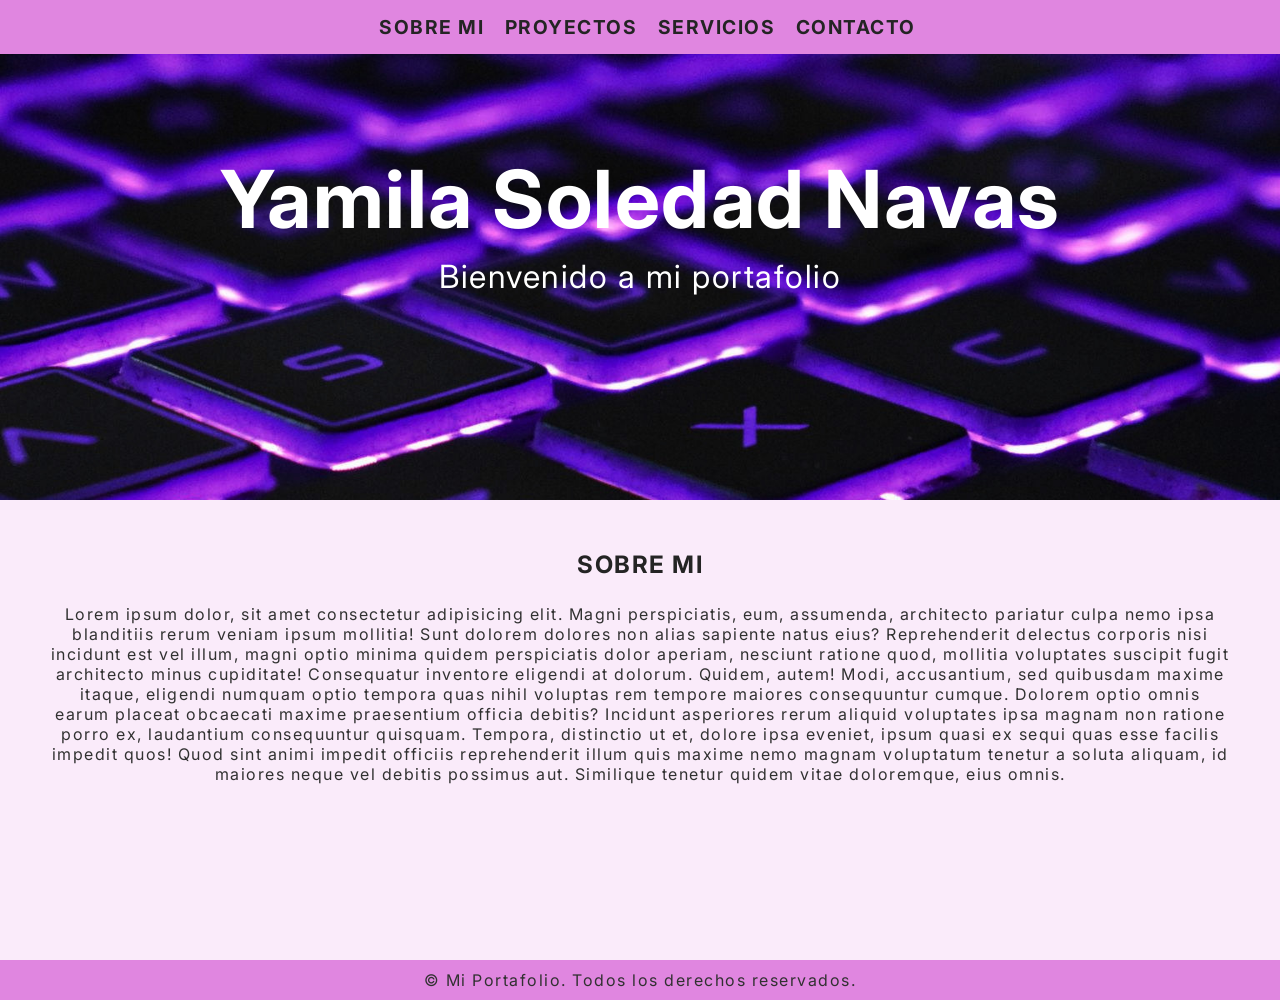
==== index.html @ d82d6401 "hice la estructura de paginas inciales y los estilos principales del portafolio" ====
<!DOCTYPE html>
<html lang="en">
<head>
    <meta charset="UTF-8">
    <meta name="viewport" content="width=device-width, initial-scale=1.0">
    <link rel="stylesheet" href="./styles/styles.css">
    <link rel="preconnect" href="https://fonts.googleapis.com">
    <link rel="preconnect" href="https://fonts.gstatic.com" crossorigin>
    <link href="https://fonts.googleapis.com/css2?family=Inter:ital,opsz,wght@0,14..32,100..900;1,14..32,100..900&display=swap" rel="stylesheet">
    <title>Mi Porfolio</title>
</head>
<body>
    <header>
        <nav>
            <ul>
                <li><a href="./index.html">Sobre Mi</a></li>
                <li><a href="./pages/proyectos.html">Proyectos</a></li>
                <li><a href="./pages/servicios.html">Servicios</a></li>
                <li><a href="./pages/contacto.html">Contacto</a></li>
            </ul>
        </nav>

        <section class="hero">
            <h1>Yamila Soledad Navas</h1>
            <p>Bienvenido a mi portafolio</p>
        </section>
    </header>
    <main>
        <section class="section-sobre-mi">
            <h2>Sobre Mi</h2>
            <p>Lorem ipsum dolor, sit amet consectetur adipisicing elit. Magni perspiciatis, eum, assumenda, architecto pariatur culpa nemo ipsa blanditiis rerum veniam ipsum mollitia! Sunt dolorem dolores non alias sapiente natus eius?
            Reprehenderit delectus corporis nisi incidunt est vel illum, magni optio minima quidem perspiciatis dolor aperiam, nesciunt ratione quod, mollitia voluptates suscipit fugit architecto minus cupiditate! Consequatur inventore eligendi at dolorum.
            Quidem, autem! Modi, accusantium, sed quibusdam maxime itaque, eligendi numquam optio tempora quas nihil voluptas rem tempore maiores consequuntur cumque. Dolorem optio omnis earum placeat obcaecati maxime praesentium officia debitis?
            Incidunt asperiores rerum aliquid voluptates ipsa magnam non ratione porro ex, laudantium consequuntur quisquam. Tempora, distinctio ut et, dolore ipsa eveniet, ipsum quasi ex sequi quas esse facilis impedit quos!
            Quod sint animi impedit officiis reprehenderit illum quis maxime nemo magnam voluptatum tenetur a soluta aliquam, id maiores neque vel debitis possimus aut. Similique tenetur quidem vitae doloremque, eius omnis.</p>
        </section>
    </main>
    <footer>
        <p>&copy; Mi Portafolio. Todos los derechos reservados.</p>
    </footer>
</body>
</html>
---- styles/styles.css ----
/* Variables */
:root{
    --primario-color: #faebfa;
    --secundario-color: #e086e0;
    --acento-color: #d839d8;
    --font-family: "Inter", sans-serif;
    --texto-primario-color: #242424;
    --texto-secundario-color: #313131;
    --texto-acento-color: #ffffff;
}

/* Generales */
* {
    margin: 0;
    padding: 0;
}

body {
    font-family: var(--font-family);
    background-color: var(--primario-color);
    color: var(--texto-secundario-color);
    text-align: center;
    letter-spacing: 1.5px;
}

h1 {
    color: var(--texto-acento-color);
    padding: 150px 10px 10px 10px;
    font-size: 5rem;
}

h2 {
    margin-bottom: 25px;
    text-transform: uppercase;
    color: var(--texto-primario-color);
}

main {
    padding: 50px;
    min-height: 40vh;
}

/* menu */
nav {
    position: fixed;
    width: 100%;
    background-color: var(--secundario-color);
    padding: 15px;
}

nav ul {
    list-style: none;
}

nav li {
    display: inline;
    margin-right: 15px;
}

a {
    text-decoration: none;
    text-transform: uppercase;
    font-weight: bold;
    font-size: 1.2rem;
    color: var(--texto-primario-color);
}

/* hero */
.hero {
    height: 500px;
    background-image: url('../assets/fondo-principal.jpg');
    background-size: cover;
    background-position: center;
    background-attachment: fixed;
}

.hero p {
    color: var(--texto-acento-color);
    font-size: 2rem;
}

/* seccion sobre mi */

/* seccion proyectos y seccion servicios */
.section-proyectos ul,
.section-servicios ul {
    list-style: none;
}

.section-proyectos li,
.section-servicios li {
    display: inline-block;
    padding: 0 25px;
    margin-bottom: 30px;
}

.section-proyectos img,
.section-servicios img {
    width: 300px;
    object-fit: cover;
}

.section-proyectos p,
.section-servicios p {
    max-width: 300px;
}

/* seccion contacto */
button {
    background-color: var(--acento-color);
    color: var(--texto-acento-color);
    border: none;
    border-radius: 10px;
    padding: 10px 20px;
    font-size: 1.3rem;
    margin-top: 50px;
    cursor: pointer;
}

/* footer */
footer {
    background-color: var(--secundario-color);
    padding: 10px;
}
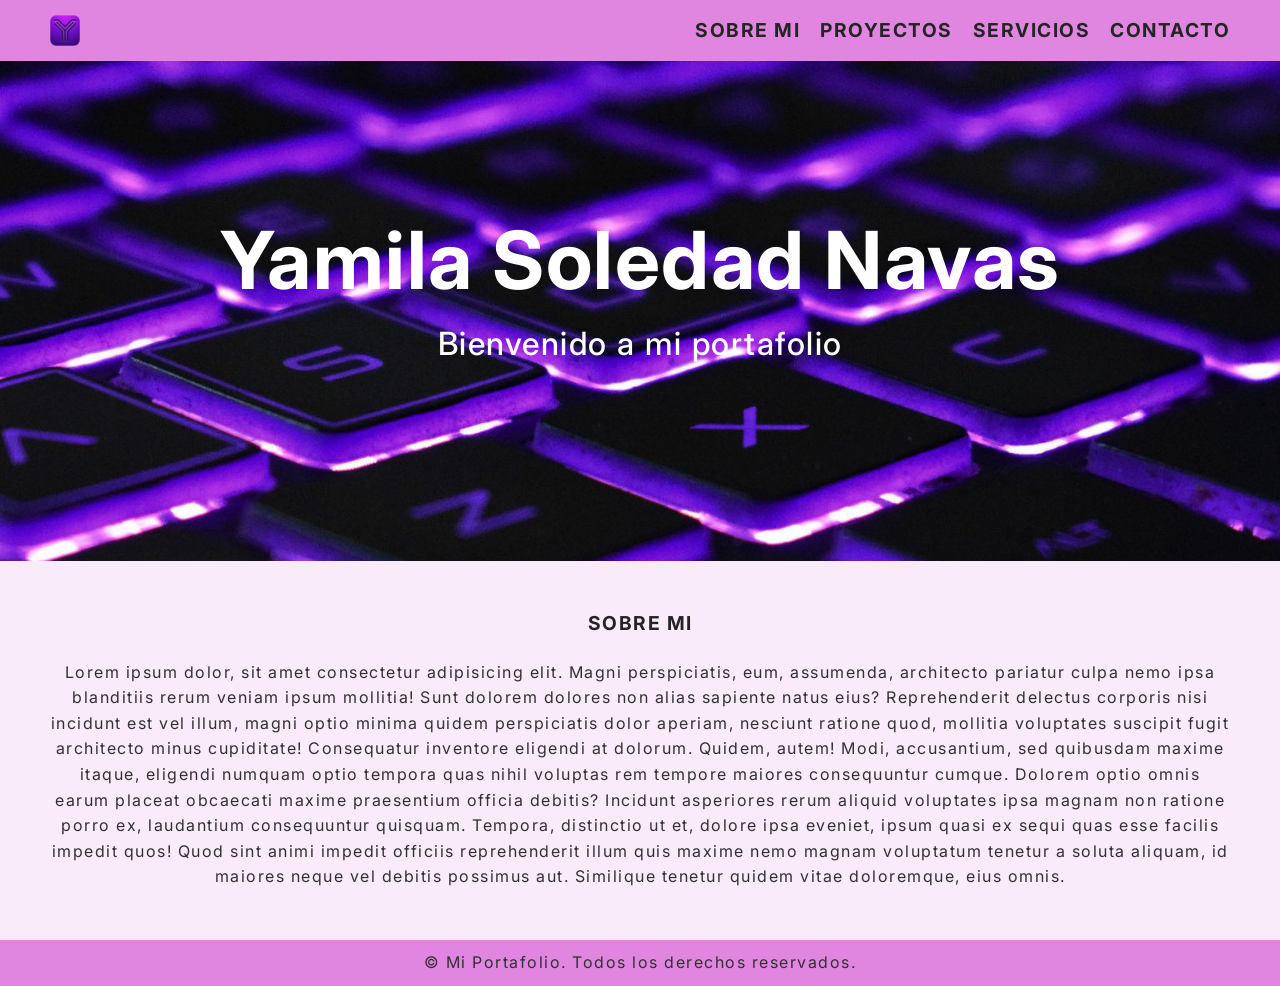
==== commit d3ec4861: "Complete el entregable 2/6 del proyecto total" ====
--- a/index.html
+++ b/index.html
@@ -12,6 +12,7 @@
 <body>
     <header>
         <nav>
+            <img src="./assets/logo.png" alt="logo">
             <ul>
                 <li><a href="./index.html">Sobre Mi</a></li>
                 <li><a href="./pages/proyectos.html">Proyectos</a></li>
--- a/styles/styles.css
+++ b/styles/styles.css
@@ -2,7 +2,7 @@
 :root{
     --primario-color: #faebfa;
     --secundario-color: #e086e0;
-    --acento-color: #d839d8;
+    --acento-color: #b20fd3;
     --font-family: "Inter", sans-serif;
     --texto-primario-color: #242424;
     --texto-secundario-color: #313131;
@@ -13,6 +13,7 @@
 * {
     margin: 0;
     padding: 0;
+    box-sizing: border-box;
 }
 
 body {
@@ -24,15 +25,24 @@
 }
 
 h1 {
+    font-size: 5rem;
+    font-weight: 700;
     color: var(--texto-acento-color);
-    padding: 150px 10px 10px 10px;
-    font-size: 5rem;
+    padding: 150px 10px 10px;
+   
 }
 
 h2 {
+    font-size: 1.2rem;
+    font-weight: 700;
     margin-bottom: 25px;
     text-transform: uppercase;
     color: var(--texto-primario-color);
+}
+
+p {
+    font-size: 1rem; 
+    line-height: 1.6; 
 }
 
 main {
@@ -42,19 +52,25 @@
 
 /* menu */
 nav {
-    position: fixed;
-    width: 100%;
+    display: flex;
+    justify-content: space-between;
+    align-items: center;
+    position: sticky;
+    top: 0;
     background-color: var(--secundario-color);
-    padding: 15px;
+    padding: 15px 50px;
+}
+
+nav img {
+    width: 30px;
 }
 
 nav ul {
+    display: flex;
+    justify-content: center;
+    align-items: center;
+    gap: 20px;
     list-style: none;
-}
-
-nav li {
-    display: inline;
-    margin-right: 15px;
 }
 
 a {
@@ -69,6 +85,7 @@
 .hero {
     height: 500px;
     background-image: url('../assets/fondo-principal.jpg');
+    background-repeat: no-repeat;
     background-size: cover;
     background-position: center;
     background-attachment: fixed;
@@ -77,32 +94,58 @@
 .hero p {
     color: var(--texto-acento-color);
     font-size: 2rem;
+    font-weight: 500;
 }
 
 /* seccion sobre mi */
 
 /* seccion proyectos y seccion servicios */
-.section-proyectos ul,
-.section-servicios ul {
+.card ul {
     list-style: none;
+    display: flex;
+    flex-wrap: wrap;
+    justify-content: center;
+    align-items: center;
+    gap: 65px;
 }
 
-.section-proyectos li,
-.section-servicios li {
-    display: inline-block;
-    padding: 0 25px;
-    margin-bottom: 30px;
+.card li {
+    background-color: #e086e0;
+    padding: 5px;
+    border-radius: 8px;
+    box-shadow: 3px 3px 15px rgba(68, 68, 68, 0.774);
 }
 
-.section-proyectos img,
-.section-servicios img {
+.card img {
     width: 300px;
     object-fit: cover;
+    border-radius: 8px 8px 0 0;
 }
 
-.section-proyectos p,
-.section-servicios p {
+.card p {
     max-width: 300px;
+}
+
+h3 {
+    font-size: 1.2rem;
+    line-height: 1.5;
+    color: var(--texto-primario-color);
+}
+
+.destacada {
+    position: relative;
+}
+
+.etiqueta-destacada {
+    position: absolute;
+    top: 0;
+    right: 0;
+    background-color: var(--acento-color);
+    color: var(--texto-acento-color);
+    text-transform: uppercase;
+    font-weight: 500;
+    padding: 5px 10px;
+    border-radius:0 8px 0 8px;
 }
 
 /* seccion contacto */
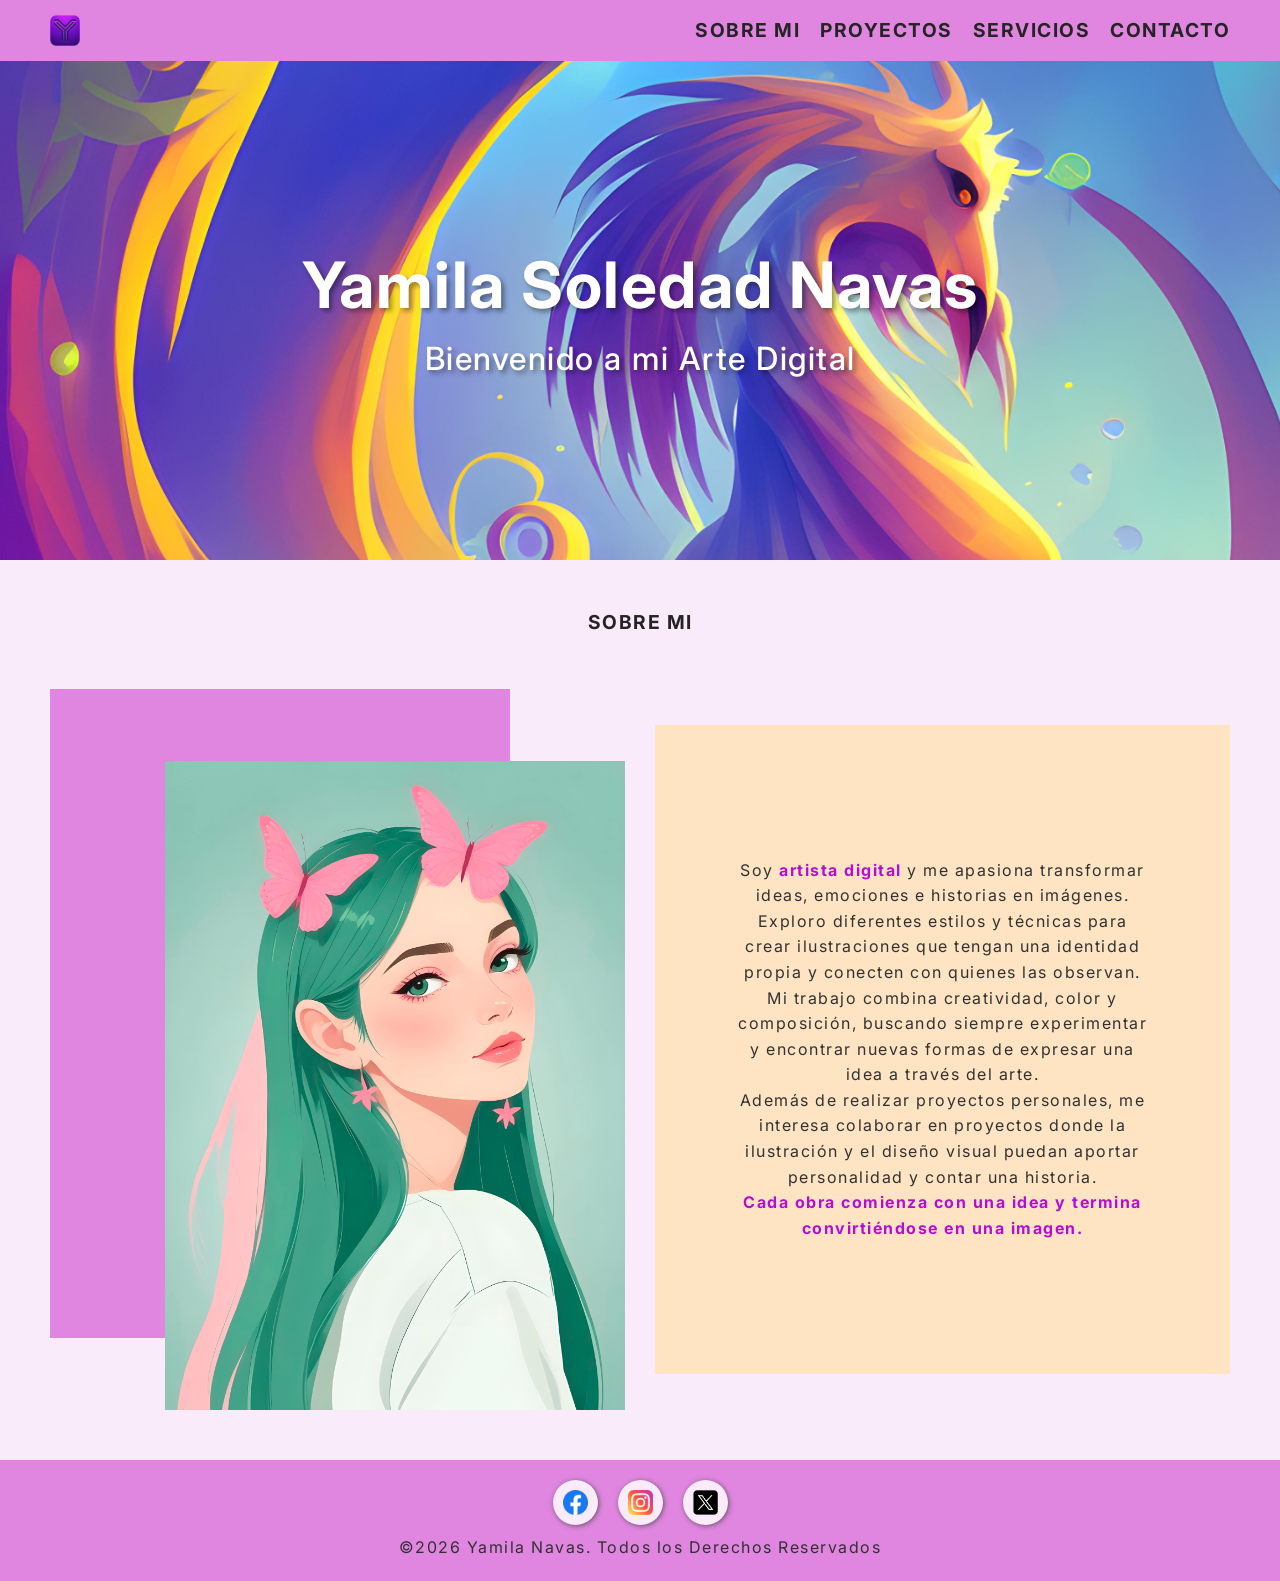
==== commit 9828af81: "complete el entregable 3/6 del proyecto total" ====
--- a/index.html
+++ b/index.html
@@ -13,7 +13,10 @@
     <header>
         <nav>
             <img src="./assets/logo.png" alt="logo">
-            <ul>
+            <button class="menu-toggle" aria-label="Abrir menú">
+                ☰
+            </button>
+            <ul id="menu">
                 <li><a href="./index.html">Sobre Mi</a></li>
                 <li><a href="./pages/proyectos.html">Proyectos</a></li>
                 <li><a href="./pages/servicios.html">Servicios</a></li>
@@ -23,21 +26,59 @@
 
         <section class="hero">
             <h1>Yamila Soledad Navas</h1>
-            <p>Bienvenido a mi portafolio</p>
+            <p>Bienvenido a mi Arte Digital</p>
         </section>
     </header>
     <main>
         <section class="section-sobre-mi">
             <h2>Sobre Mi</h2>
-            <p>Lorem ipsum dolor, sit amet consectetur adipisicing elit. Magni perspiciatis, eum, assumenda, architecto pariatur culpa nemo ipsa blanditiis rerum veniam ipsum mollitia! Sunt dolorem dolores non alias sapiente natus eius?
-            Reprehenderit delectus corporis nisi incidunt est vel illum, magni optio minima quidem perspiciatis dolor aperiam, nesciunt ratione quod, mollitia voluptates suscipit fugit architecto minus cupiditate! Consequatur inventore eligendi at dolorum.
-            Quidem, autem! Modi, accusantium, sed quibusdam maxime itaque, eligendi numquam optio tempora quas nihil voluptas rem tempore maiores consequuntur cumque. Dolorem optio omnis earum placeat obcaecati maxime praesentium officia debitis?
-            Incidunt asperiores rerum aliquid voluptates ipsa magnam non ratione porro ex, laudantium consequuntur quisquam. Tempora, distinctio ut et, dolore ipsa eveniet, ipsum quasi ex sequi quas esse facilis impedit quos!
-            Quod sint animi impedit officiis reprehenderit illum quis maxime nemo magnam voluptatum tenetur a soluta aliquam, id maiores neque vel debitis possimus aut. Similique tenetur quidem vitae doloremque, eius omnis.</p>
+            <div class="fondo-decorativo"></div>
+            <img src="./assets/beautiful.jpg" alt="Mi foto">
+            <div class="parrafo-sobre-mi">
+                <p>
+                    Soy <span class="negrita">artista digital</span> y me apasiona transformar ideas, emociones e historias en imágenes. Exploro diferentes estilos y
+                    técnicas para crear ilustraciones que tengan una identidad propia y conecten con quienes las observan.
+                    <br>
+                    Mi trabajo combina creatividad, color y composición, buscando siempre experimentar y encontrar nuevas formas de
+                    expresar una idea a través del arte.
+                    <br>
+                    Además de realizar proyectos personales, me interesa colaborar en proyectos donde la ilustración y el diseño visual
+                    puedan aportar personalidad y contar una historia.
+                    <br>
+                    <span class="negrita">Cada obra comienza con una idea y termina convirtiéndose en una imagen.</span>
+                </p>
+            </div>
         </section>
     </main>
     <footer>
-        <p>&copy; Mi Portafolio. Todos los derechos reservados.</p>
+        <ul>
+            <li>
+                <a href="https://www.facebook.com/" target="_blank">
+                    <img src="./assets/logos/facebook.png" alt="Ingresa a nuestra pagina de facebook">
+                </a>
+            </li>
+            <li>
+                <a href="https://www.instagram.com/" target="_blank">
+                    <img src="./assets/logos/instagram.png" alt="Ingresa a nuestra pagina de instagram">
+                </a>
+            </li>
+            <li>
+                <a href="https://x.com/?lang=es" target="_blank">
+                    <img src="./assets/logos/x.png" alt="Ingresa a nuestra pagina de X">
+                </a>
+            </li>
+        </ul>
+        <p>&copy;<span id="year"></span> Yamila Navas. Todos los Derechos Reservados</p>
     </footer>
+    <script>
+        document.getElementById('year').textContent = new Date().getFullYear();
+        
+        const menuToggle = document.querySelector(".menu-toggle");
+        const menu = document.querySelector("#menu");
+
+        menuToggle.addEventListener("click", () => {
+            menu.classList.toggle("active");
+        });
+    </script> 
 </body>
 </html>
--- a/styles/styles.css
+++ b/styles/styles.css
@@ -7,15 +7,17 @@
     --texto-primario-color: #242424;
     --texto-secundario-color: #313131;
     --texto-acento-color: #ffffff;
-}
-
-/* Generales */
+    --pastel-color: #ffe4c4;
+}
+
+/* Reseteo */
 * {
     margin: 0;
     padding: 0;
     box-sizing: border-box;
 }
 
+/* Generales */
 body {
     font-family: var(--font-family);
     background-color: var(--primario-color);
@@ -25,11 +27,11 @@
 }
 
 h1 {
-    font-size: 5rem;
+    font-size: clamp(2.5rem, 5vw, 5rem);
     font-weight: 700;
     color: var(--texto-acento-color);
-    padding: 150px 10px 10px;
-   
+    padding: 10px;
+    text-shadow: 3px 3px 5px rgba(0, 0, 0, 0.4);
 }
 
 h2 {
@@ -50,13 +52,21 @@
     min-height: 40vh;
 }
 
-/* menu */
+.negrita {
+    font-weight: bold;
+    color: var(--acento-color);
+}
+
+/* menu navegacion */
 nav {
     display: flex;
     justify-content: space-between;
     align-items: center;
-    position: sticky;
+    position: fixed;
     top: 0;
+    left: 0;
+    width: 100%;
+    z-index: 10;
     background-color: var(--secundario-color);
     padding: 15px 50px;
 }
@@ -65,12 +75,33 @@
     width: 30px;
 }
 
+.menu-toggle {
+    display: block;
+    background: none;
+    border: none;
+    margin: 0;
+    padding: 0;
+    font-size: 2rem;
+    cursor: pointer;
+}
+
 nav ul {
-    display: flex;
+    position: absolute;
+    top: 100%;
+    right: 0;
+    display: none;
+    flex-direction: column;
     justify-content: center;
     align-items: center;
     gap: 20px;
+    width: 200px;
+    background-color: var(--secundario-color);
+    padding: 20px;
     list-style: none;
+}
+
+nav ul.active {
+    display: flex;
 }
 
 a {
@@ -81,55 +112,106 @@
     color: var(--texto-primario-color);
 }
 
-/* hero */
+/* hero : mi banner */
 .hero {
-    height: 500px;
-    background-image: url('../assets/fondo-principal.jpg');
+    height: 300px;
+    background-image: url('../assets/img4.jpg');
     background-repeat: no-repeat;
     background-size: cover;
     background-position: center;
     background-attachment: fixed;
+    display: flex;
+    flex-direction: column;
+    justify-content: center;
+    align-items: center;
+    margin-top: 60px;
 }
 
 .hero p {
     color: var(--texto-acento-color);
-    font-size: 2rem;
+    font-size: 1.5rem;
     font-weight: 500;
+    text-shadow: 3px 3px 5px rgba(0, 0, 0, 0.4);
 }
 
 /* seccion sobre mi */
-
-/* seccion proyectos y seccion servicios */
+.section-sobre-mi{
+    display: grid;
+    width: 100%;
+    min-height: 600px;
+    grid-template-columns: 1fr;
+    grid-template-rows: auto 1fr auto;
+    grid-template-areas: 
+    "header"
+    "contenido"
+    "description";
+}
+
+.section-sobre-mi h2 {
+    grid-area: header;
+}
+
+.fondo-decorativo {
+    grid-area: contenido;
+    background-color: var(--pastel-color);
+    border-radius: 0 100px 0 0;
+}
+
+.section-sobre-mi img {
+    grid-area: contenido;
+    object-fit: cover;
+    object-position: center top;
+    width: 100%;
+    height: 100%;
+    border-radius: 0 100px 0 100px;
+}
+
+.parrafo-sobre-mi {
+    grid-area: description;
+    justify-self: center;
+    align-self: center;
+    background-color: var(--pastel-color);
+    padding: 20px;
+    display: flex;
+    justify-content: center;
+    align-items: center;
+}
+
+.parrafo-sobre-mi p {
+    padding: 10px 20px;
+}
+
+/* seccion proyectos y seccion servicios*/
 .card ul {
     list-style: none;
-    display: flex;
-    flex-wrap: wrap;
-    justify-content: center;
-    align-items: center;
+    display: grid;
+    grid-template-columns: repeat(auto-fit, minmax(300px, 1fr));
     gap: 65px;
 }
 
 .card li {
-    background-color: #e086e0;
-    padding: 5px;
+    display: flex;
+    flex-direction: column;
+    justify-content: center;
+    align-items: center;
+    gap: 10px;
+    background-color: var(--secundario-color);
+    padding: 20px;
     border-radius: 8px;
     box-shadow: 3px 3px 15px rgba(68, 68, 68, 0.774);
 }
 
 .card img {
-    width: 300px;
+    width: 100%;
     object-fit: cover;
     border-radius: 8px 8px 0 0;
-}
-
-.card p {
-    max-width: 300px;
 }
 
 h3 {
     font-size: 1.2rem;
     line-height: 1.5;
     color: var(--texto-primario-color);
+    margin-bottom: 5px;
 }
 
 .destacada {
@@ -149,6 +231,59 @@
 }
 
 /* seccion contacto */
+.section-contacto {
+    display: grid;
+    grid-template-rows: auto 1fr;
+    grid-template-areas: 
+    "header"
+    "contenido";
+}
+
+.section-contacto h2 {
+    grid-area: header;
+}
+
+.fondo-deco-contacto {
+    grid-area: contenido;
+    background-color: var(--pastel-color);
+    width: 600px;
+    margin: 0 auto;
+    border-radius: 0 700px;
+}
+
+form {
+    grid-area: contenido;
+    display: flex;
+    flex-direction: column;
+    justify-content: center;
+    align-items: center;
+    padding: 30px;
+}
+
+label {
+    min-width: 350px;
+    text-align: start;
+    margin-bottom: 10px;
+    text-transform: uppercase;
+    font-size: 1.2rem;
+    font-weight: 500;
+}
+
+input, textarea {
+    min-width: 350px;
+    margin-bottom: 30px;
+    height: 30px;
+    border: 3px solid var(--pastel-color);
+    border-radius: 5px;
+    padding: 5px 10px;
+    font-size: 1rem;
+    font-weight: 400;
+}
+
+textarea {
+    min-height: 300px;
+}
+
 button {
     background-color: var(--acento-color);
     color: var(--texto-acento-color);
@@ -156,13 +291,150 @@
     border-radius: 10px;
     padding: 10px 20px;
     font-size: 1.3rem;
-    margin-top: 50px;
+    margin-top: 40px;
     cursor: pointer;
 }
 
 /* footer */
 footer {
     background-color: var(--secundario-color);
+    padding: 20px;
+}
+
+footer ul {
+    display: flex;
+    justify-content: center;
+    align-items: center;
+    gap: 20px;
+    list-style: none;
+    margin-bottom: 10px;
+}
+
+footer ul li {
+    flex-basis: 45px;
     padding: 10px;
-}
-
+    background-color: var(--primario-color);
+    border-radius: 50%;
+    box-shadow: 1px 1px 5px  rgba(68, 68, 68, 0.774);
+    font-size: 0;
+}
+
+footer a {
+    font-size: 0;
+}
+
+footer img {
+    object-fit: contain;
+    width: 100%;
+}
+
+/* movile muy pequño */
+@media(max-width:680px){
+    /* seccion contacto*/
+    .fondo-deco-contacto {
+        display: none;
+    }
+
+    label, input, textarea {
+        width: 100%;
+        min-width: 100%;
+    }
+}
+
+/* desktop  */
+@media(min-width:1024px){
+    /* menu navegacion */
+    .menu-toggle {
+        display: none;
+    }
+
+    nav ul {
+        position: static;
+        width: auto;
+        padding: 0;
+        display: flex;
+        flex-direction: row;
+    }
+
+    /* hero : mi banner */
+    .hero {
+        height: 500px;
+    }
+
+    .hero p {
+        font-size: 2rem;
+    }
+
+    /* seccion sobre mi */
+    .section-sobre-mi{
+        width: 100%;
+        min-height: 800px;
+        margin: 0 auto;
+        grid-template-columns: repeat(2, 1fr);
+        grid-template-rows: auto 1fr;
+        grid-template-areas: 
+        "header header"
+        "img contenido";
+        gap: 30px;
+    }
+
+    .fondo-decorativo {
+        grid-area: img;
+        background-color: var(--secundario-color);
+        width: 80%;
+        height: 90%;
+        border-radius: 0; 
+    }
+
+    .section-sobre-mi img {
+        grid-area: img;
+        width: 80%;
+        height: 90%;
+        justify-self: end;
+        align-self: end;
+        border-radius: 0;
+    }
+
+    .parrafo-sobre-mi {
+        grid-area: contenido;
+        height: 90%;
+        width: 100%;
+    }
+
+    .parrafo-sobre-mi p {
+        padding: 10px 60px;
+    }
+
+    /* seccion proyectos y seccion servicios */
+    .card ul {
+        width: 90%;
+        margin: 0 auto;
+        grid-auto-flow: dense; 
+    }
+
+    .card li.destacada {
+        grid-column: span 2;
+        flex-direction: row; 
+        background-color: #d39401b6;
+    }
+
+    .destacada img{
+        width: 80%;
+        height: 100%;
+        border-radius: 8px;
+    }
+
+    .etiqueta-destacada {
+        padding: 10px 20px;
+    }
+
+    /* seccion contacto */
+}
+
+/* desktop grandes */
+@media(min-width:1500px){
+    /* seccion sobre mi */
+    .section-sobre-mi{
+        width: 80%;
+    }
+}
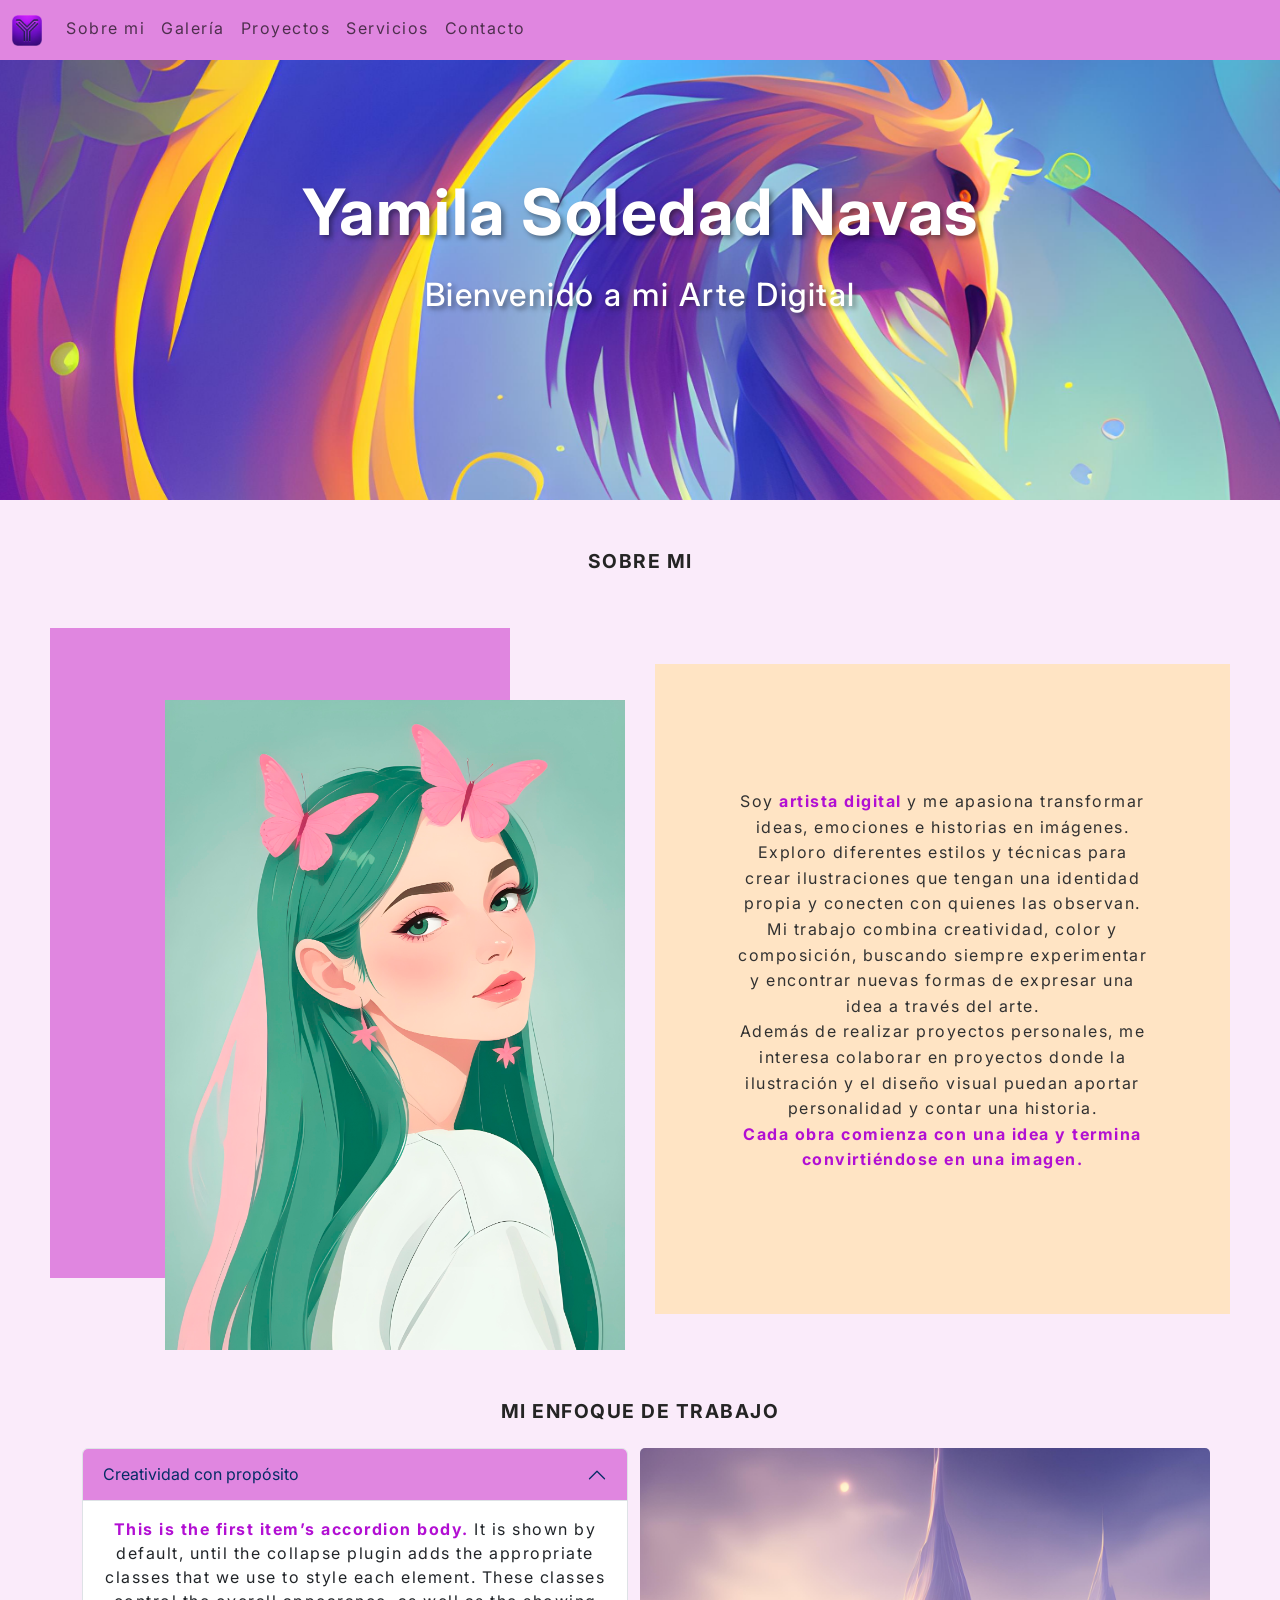
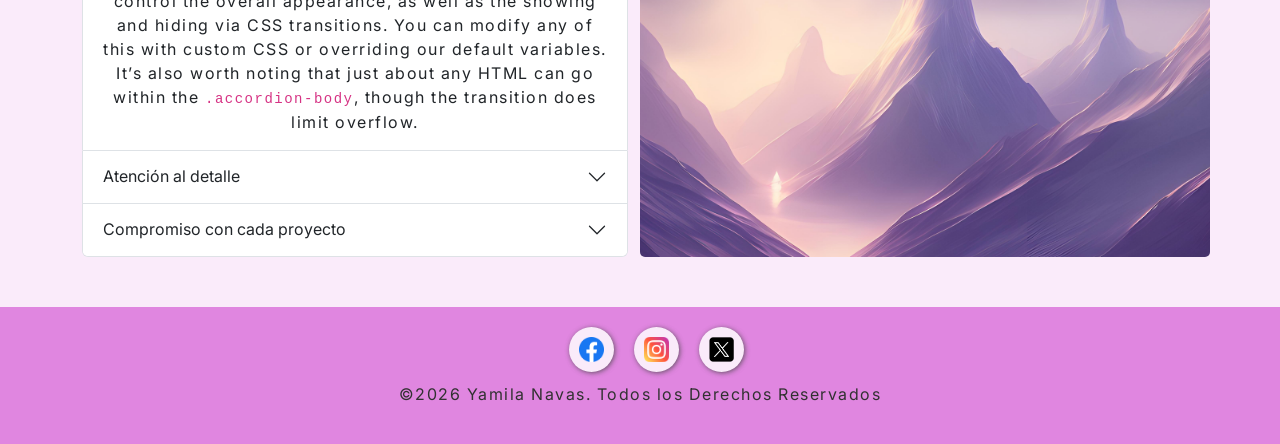
==== commit f2150b65: "Complete el entregable 4/6 del proyecto total" ====
--- a/index.html
+++ b/index.html
@@ -1,27 +1,45 @@
 <!DOCTYPE html>
-<html lang="en">
+<html lang="es">
+
 <head>
     <meta charset="UTF-8">
     <meta name="viewport" content="width=device-width, initial-scale=1.0">
-    <link rel="stylesheet" href="./styles/styles.css">
+
+    <link href="https://cdn.jsdelivr.net/npm/bootstrap@5.3.8/dist/css/bootstrap.min.css" rel="stylesheet"
+        integrity="sha384-sRIl4kxILFvY47J16cr9ZwB07vP4J8+LH7qKQnuqkuIAvNWLzeN8tE5YBujZqJLB" crossorigin="anonymous">
+
     <link rel="preconnect" href="https://fonts.googleapis.com">
     <link rel="preconnect" href="https://fonts.gstatic.com" crossorigin>
-    <link href="https://fonts.googleapis.com/css2?family=Inter:ital,opsz,wght@0,14..32,100..900;1,14..32,100..900&display=swap" rel="stylesheet">
+    <link
+        href="https://fonts.googleapis.com/css2?family=Inter:ital,opsz,wght@0,14..32,100..900;1,14..32,100..900&display=swap"
+        rel="stylesheet">
+
+    <link rel="stylesheet" href="./styles/styles.css">
+
     <title>Mi Porfolio</title>
 </head>
+
 <body>
     <header>
-        <nav>
-            <img src="./assets/logo.png" alt="logo">
-            <button class="menu-toggle" aria-label="Abrir menú">
-                ☰
-            </button>
-            <ul id="menu">
-                <li><a href="./index.html">Sobre Mi</a></li>
-                <li><a href="./pages/proyectos.html">Proyectos</a></li>
-                <li><a href="./pages/servicios.html">Servicios</a></li>
-                <li><a href="./pages/contacto.html">Contacto</a></li>
-            </ul>
+
+        <nav class="navbar navbar-expand-lg bg-body-tertiary nav-color">
+            <div class="container-fluid">
+                <a class="navbar-brand" href="./index.html"><img src="./assets/logo.png" alt="logo" class="nav-logo"></a>
+                <button class="navbar-toggler mt-0" type="button" data-bs-toggle="collapse"
+                    data-bs-target="#navbarSupportedContent" aria-controls="navbarSupportedContent"
+                    aria-expanded="false" aria-label="Toggle navigation">
+                    <span class="navbar-toggler-icon"></span>
+                </button>
+                <div class="collapse navbar-collapse" id="navbarSupportedContent">
+                    <ul class="navbar-nav me-auto mb-2 mb-lg-0">
+                        <li class="nav-item"><a class="nav-link" href="./pages/sobre-mi.html">Sobre mi</a></li>
+                        <li class="nav-item"><a class="nav-link" href="./pages/galeria.html">Galería</a></li>
+                        <li class="nav-item"><a class="nav-link" href="./pages/proyectos.html">Proyectos</a></li>
+                        <li class="nav-item"><a class="nav-link" href="./pages/servicios.html">Servicios</a></li>
+                        <li class="nav-item"><a class="nav-link" href="./pages/contacto.html">Contacto</a></li>
+                    </ul>
+                </div>
+            </div>
         </nav>
 
         <section class="hero">
@@ -36,17 +54,69 @@
             <img src="./assets/beautiful.jpg" alt="Mi foto">
             <div class="parrafo-sobre-mi">
                 <p>
-                    Soy <span class="negrita">artista digital</span> y me apasiona transformar ideas, emociones e historias en imágenes. Exploro diferentes estilos y
-                    técnicas para crear ilustraciones que tengan una identidad propia y conecten con quienes las observan.
+                    Soy <span class="negrita">artista digital</span> y me apasiona transformar ideas, emociones e
+                    historias en imágenes. Exploro diferentes estilos y
+                    técnicas para crear ilustraciones que tengan una identidad propia y conecten con quienes las
+                    observan.
                     <br>
-                    Mi trabajo combina creatividad, color y composición, buscando siempre experimentar y encontrar nuevas formas de
+                    Mi trabajo combina creatividad, color y composición, buscando siempre experimentar y encontrar
+                    nuevas formas de
                     expresar una idea a través del arte.
                     <br>
-                    Además de realizar proyectos personales, me interesa colaborar en proyectos donde la ilustración y el diseño visual
+                    Además de realizar proyectos personales, me interesa colaborar en proyectos donde la ilustración y
+                    el diseño visual
                     puedan aportar personalidad y contar una historia.
                     <br>
                     <span class="negrita">Cada obra comienza con una idea y termina convirtiéndose en una imagen.</span>
                 </p>
+            </div>
+        </section>
+
+        <section class="section-acordion container">
+            <div class="row">
+                <h2 class="col-12">Mi enfoque de trabajo</h2>
+            </div>
+            
+            <div class="row">
+                <div class="col-sm-12 col-md-12 col-lg-6 accordion acordion-rosa" id="accordionPanelsStayOpenExample">
+                    <div class="accordion-item">
+                        <h2 class="accordion-header">
+                        <button class="accordion-button" type="button" data-bs-toggle="collapse" data-bs-target="#panelsStayOpen-collapseOne" aria-expanded="true" aria-controls="panelsStayOpen-collapseOne">
+                            Creatividad con propósito
+                        </button>
+                        </h2>
+                        <div id="panelsStayOpen-collapseOne" class="accordion-collapse collapse show">
+                        <div class="accordion-body">
+                            <strong class="negrita">This is the first item’s accordion body.</strong> It is shown by default, until the collapse plugin adds the appropriate classes that we use to style each element. These classes control the overall appearance, as well as the showing and hiding via CSS transitions. You can modify any of this with custom CSS or overriding our default variables. It’s also worth noting that just about any HTML can go within the <code>.accordion-body</code>, though the transition does limit overflow.
+                        </div>
+                        </div>
+                    </div>
+                    <div class="accordion-item">
+                        <h2 class="accordion-header">
+                        <button class="accordion-button collapsed" type="button" data-bs-toggle="collapse" data-bs-target="#panelsStayOpen-collapseTwo" aria-expanded="false" aria-controls="panelsStayOpen-collapseTwo">
+                            Atención al detalle
+                        </button>
+                        </h2>
+                        <div id="panelsStayOpen-collapseTwo" class="accordion-collapse collapse">
+                        <div class="accordion-body">
+                            <strong class="negrita">This is the second item’s accordion body.</strong> It is hidden by default, until the collapse plugin adds the appropriate classes that we use to style each element. These classes control the overall appearance, as well as the showing and hiding via CSS transitions. You can modify any of this with custom CSS or overriding our default variables. It’s also worth noting that just about any HTML can go within the <code>.accordion-body</code>, though the transition does limit overflow.
+                        </div>
+                        </div>
+                    </div>
+                    <div class="accordion-item">
+                        <h2 class="accordion-header">
+                        <button class="accordion-button collapsed" type="button" data-bs-toggle="collapse" data-bs-target="#panelsStayOpen-collapseThree" aria-expanded="false" aria-controls="panelsStayOpen-collapseThree">
+                            Compromiso con cada proyecto
+                        </button>
+                        </h2>
+                        <div id="panelsStayOpen-collapseThree" class="accordion-collapse collapse">
+                        <div class="accordion-body">
+                            <strong class="negrita">This is the third item’s accordion body.</strong> It is hidden by default, until the collapse plugin adds the appropriate classes that we use to style each element. These classes control the overall appearance, as well as the showing and hiding via CSS transitions. You can modify any of this with custom CSS or overriding our default variables. It’s also worth noting that just about any HTML can go within the <code>.accordion-body</code>, though the transition does limit overflow.
+                        </div>
+                        </div>
+                    </div>
+                </div>
+                <div class="col-md-12 col-lg-6 deco-acordion"></div>
             </div>
         </section>
     </main>
@@ -72,13 +142,17 @@
     </footer>
     <script>
         document.getElementById('year').textContent = new Date().getFullYear();
-        
+
         const menuToggle = document.querySelector(".menu-toggle");
         const menu = document.querySelector("#menu");
 
         menuToggle.addEventListener("click", () => {
             menu.classList.toggle("active");
         });
-    </script> 
+    </script>
+    <script src="https://cdn.jsdelivr.net/npm/bootstrap@5.3.8/dist/js/bootstrap.bundle.min.js"
+        integrity="sha384-FKyoEForCGlyvwx9Hj09JcYn3nv7wiPVlz7YYwJrWVcXK/BmnVDxM+D2scQbITxI"
+        crossorigin="anonymous"></script>
 </body>
+
 </html>
--- a/styles/styles.css
+++ b/styles/styles.css
@@ -48,7 +48,7 @@
 }
 
 main {
-    padding: 50px;
+    padding: 20px;
     min-height: 40vh;
 }
 
@@ -58,64 +58,46 @@
 }
 
 /* menu navegacion */
-nav {
-    display: flex;
-    justify-content: space-between;
-    align-items: center;
+.nav-color {
+    background-color: var(--secundario-color) !important;
+    width: 100%;
     position: fixed;
     top: 0;
     left: 0;
-    width: 100%;
     z-index: 10;
-    background-color: var(--secundario-color);
-    padding: 15px 50px;
-}
-
-nav img {
+}
+
+.nav-logo {
     width: 30px;
 }
 
-.menu-toggle {
+.nav-link {
+    transition: font-weight 0.3s ease, color 0.3s ease;
+}
+
+.nav-link::after {
+    content: '';
     display: block;
-    background: none;
-    border: none;
-    margin: 0;
-    padding: 0;
-    font-size: 2rem;
-    cursor: pointer;
-}
-
-nav ul {
-    position: absolute;
-    top: 100%;
-    right: 0;
-    display: none;
-    flex-direction: column;
-    justify-content: center;
-    align-items: center;
-    gap: 20px;
-    width: 200px;
-    background-color: var(--secundario-color);
-    padding: 20px;
-    list-style: none;
-}
-
-nav ul.active {
-    display: flex;
-}
-
-a {
-    text-decoration: none;
-    text-transform: uppercase;
-    font-weight: bold;
-    font-size: 1.2rem;
-    color: var(--texto-primario-color);
+    width: 100%;
+    max-width: 95px;
+    margin: 0 auto;
+    height: 2px;
+    margin-top: 2px;
+}
+
+.nav-link:hover {
+    color: var(--acento-color) !important;
+    font-weight: 500;
+}
+
+.nav-link:hover::after {
+    background-color: var(--acento-color);
 }
 
 /* hero : mi banner */
 .hero {
     height: 300px;
-    background-image: url('../assets/img4.jpg');
+    background-image: url('../assets/hero.jpg');
     background-repeat: no-repeat;
     background-size: cover;
     background-position: center;
@@ -124,7 +106,7 @@
     flex-direction: column;
     justify-content: center;
     align-items: center;
-    margin-top: 60px;
+    /* margin-top: 60px; */
 }
 
 .hero p {
@@ -181,15 +163,58 @@
     padding: 10px 20px;
 }
 
+/* seccion acordion */
+.section-acordion {
+    margin-top: 50px;
+}
+
+.acordion-rosa {
+    --bs-accordion-active-bg:var(--secundario-color);
+    --bs-accordion-btn-focus-box-shadow: 0 0 0 0.25rem rgba(253, 13, 253, 0.25);
+}
+
+.deco-acordion {
+    background-color: var(--pastel-color);
+    width: 50%;
+    height: auto;
+
+    background-image: url("../assets/galeria/img1.jpg");
+    background-repeat: no-repeat;
+    background-size: cover;
+    background-position: center bottom;
+    border-radius: 5px;
+}
+
+/* galeria */
+.carousel-medida {
+    width: 100%;
+    max-height: 800px;
+    margin: 0 auto;
+    border-radius: 8px;
+    overflow: hidden;
+}
+
+.carousel-medida .carousel-item {
+    max-height: 800px;
+}
+
+.carousel-medida img{
+    width: 100%;
+    height: 100%;
+    object-fit: cover;
+    object-position: end;
+}
+
 /* seccion proyectos y seccion servicios*/
-.card ul {
+.tarjeta ul {
     list-style: none;
     display: grid;
     grid-template-columns: repeat(auto-fit, minmax(300px, 1fr));
     gap: 65px;
-}
-
-.card li {
+    padding: 0;
+}
+
+.tarjeta li {
     display: flex;
     flex-direction: column;
     justify-content: center;
@@ -199,35 +224,71 @@
     padding: 20px;
     border-radius: 8px;
     box-shadow: 3px 3px 15px rgba(68, 68, 68, 0.774);
-}
-
-.card img {
+    transition: transform 0.3s ease, box-shadow 0.3s ease;
+}
+
+.tarjeta li:hover {
+    transform: scale(1.05);
+}
+
+.visual {
+    position: relative;
+}
+
+.tarjeta img {
     width: 100%;
     object-fit: cover;
     border-radius: 8px 8px 0 0;
 }
 
+.boton-ver {
+    text-decoration: none;
+    padding: 5px;
+    background-color: var(--secundario-color);
+    border-radius: 8px;
+    
+    position: absolute;
+    top: 5px;
+    right: 5px;
+
+    display: flex;
+    justify-content: center;
+    align-items: center;
+    gap: 5px;
+
+    transition: background-color 0.3s ease, color 0.3s ease;
+}
+
+.boton-ver p {
+    color: var(--texto-acento-color);
+    font-size: 1rem;
+    margin: 0;
+}
+
+.boton-ver:hover, .boton-ver:focus{
+    background-color: var(--acento-color);
+    color: var(--texto-primario-color);
+}
+
+.etiqueta-destacada {
+    position: absolute;
+    top: 5px;
+    left: 5px;
+    background-color: var(--acento-color);
+    color: var(--texto-acento-color);
+    font-weight: 500;
+    padding: 5px;
+    border-radius:8px;
+    font-size: 1rem;
+    background-color: #d39401;
+}
+
+
 h3 {
-    font-size: 1.2rem;
-    line-height: 1.5;
+    font-size: 1rem;
+    line-height: 1.2;
     color: var(--texto-primario-color);
     margin-bottom: 5px;
-}
-
-.destacada {
-    position: relative;
-}
-
-.etiqueta-destacada {
-    position: absolute;
-    top: 0;
-    right: 0;
-    background-color: var(--acento-color);
-    color: var(--texto-acento-color);
-    text-transform: uppercase;
-    font-weight: 500;
-    padding: 5px 10px;
-    border-radius:0 8px 0 8px;
 }
 
 /* seccion contacto */
@@ -246,7 +307,8 @@
 .fondo-deco-contacto {
     grid-area: contenido;
     background-color: var(--pastel-color);
-    width: 600px;
+    width: 100%;
+    max-width: 600px;
     margin: 0 auto;
     border-radius: 0 700px;
 }
@@ -261,7 +323,8 @@
 }
 
 label {
-    min-width: 350px;
+    width: 100%;
+    max-width: 350px;
     text-align: start;
     margin-bottom: 10px;
     text-transform: uppercase;
@@ -270,7 +333,8 @@
 }
 
 input, textarea {
-    min-width: 350px;
+    width: 100%;
+    max-width: 350px;
     margin-bottom: 30px;
     height: 30px;
     border: 3px solid var(--pastel-color);
@@ -284,15 +348,21 @@
     min-height: 300px;
 }
 
-button {
+.btn-violet {
+    background-color: var(--secundario-color);
+    color: var(--texto-primario-color);
+    text-transform: uppercase;
+    transition: background-color 0.3s ease, color 0.3s ease;
+}
+
+.btn-violet:hover, .btn-violet:focus {
     background-color: var(--acento-color);
     color: var(--texto-acento-color);
-    border: none;
-    border-radius: 10px;
-    padding: 10px 20px;
-    font-size: 1.3rem;
-    margin-top: 40px;
-    cursor: pointer;
+}
+
+.btn-violet:active {
+    background-color: var(--acento-color) !important;
+    color: var(--texto-acento-color) !important;
 }
 
 /* footer */
@@ -317,6 +387,12 @@
     border-radius: 50%;
     box-shadow: 1px 1px 5px  rgba(68, 68, 68, 0.774);
     font-size: 0;
+    transition: background-color 0.3s ease, color 0.3s ease;
+}
+
+footer ul li:hover, footer ul li:focus {
+    background-color: var(--pastel-color);
+    transition: background-color 0.3s ease;
 }
 
 footer a {
@@ -328,32 +404,12 @@
     width: 100%;
 }
 
-/* movile muy pequño */
-@media(max-width:680px){
-    /* seccion contacto*/
-    .fondo-deco-contacto {
-        display: none;
-    }
-
-    label, input, textarea {
-        width: 100%;
-        min-width: 100%;
-    }
-}
+
 
 /* desktop  */
 @media(min-width:1024px){
-    /* menu navegacion */
-    .menu-toggle {
-        display: none;
-    }
-
-    nav ul {
-        position: static;
-        width: auto;
-        padding: 0;
-        display: flex;
-        flex-direction: row;
+    main {
+        padding: 50px;
     }
 
     /* hero : mi banner */
@@ -368,6 +424,7 @@
     /* seccion sobre mi */
     .section-sobre-mi{
         width: 100%;
+        max-width: 1200px;
         min-height: 800px;
         margin: 0 auto;
         grid-template-columns: repeat(2, 1fr);
@@ -406,35 +463,10 @@
     }
 
     /* seccion proyectos y seccion servicios */
-    .card ul {
+    .tarjeta ul {
         width: 90%;
         margin: 0 auto;
         grid-auto-flow: dense; 
-    }
-
-    .card li.destacada {
-        grid-column: span 2;
-        flex-direction: row; 
-        background-color: #d39401b6;
-    }
-
-    .destacada img{
-        width: 80%;
-        height: 100%;
-        border-radius: 8px;
-    }
-
-    .etiqueta-destacada {
-        padding: 10px 20px;
-    }
-
-    /* seccion contacto */
-}
-
-/* desktop grandes */
-@media(min-width:1500px){
-    /* seccion sobre mi */
-    .section-sobre-mi{
-        width: 80%;
+        padding: 0;
     }
 }
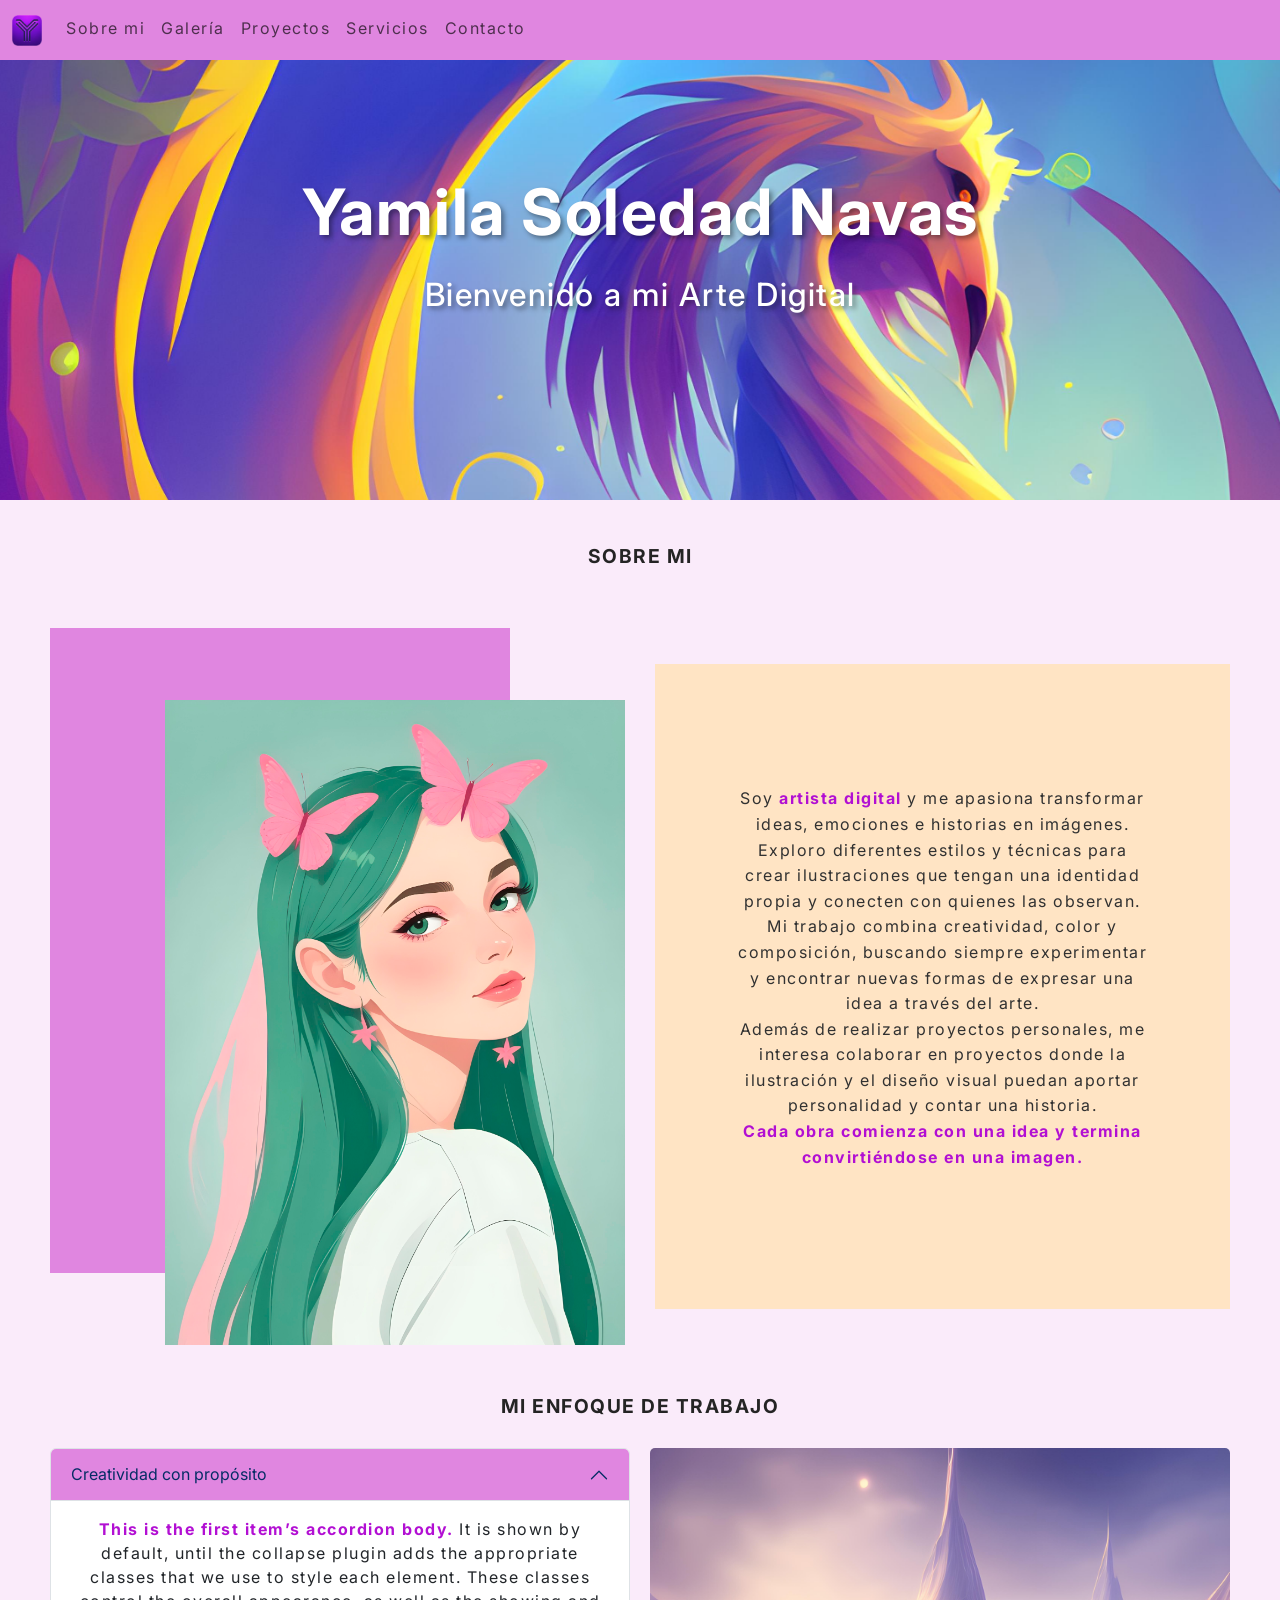
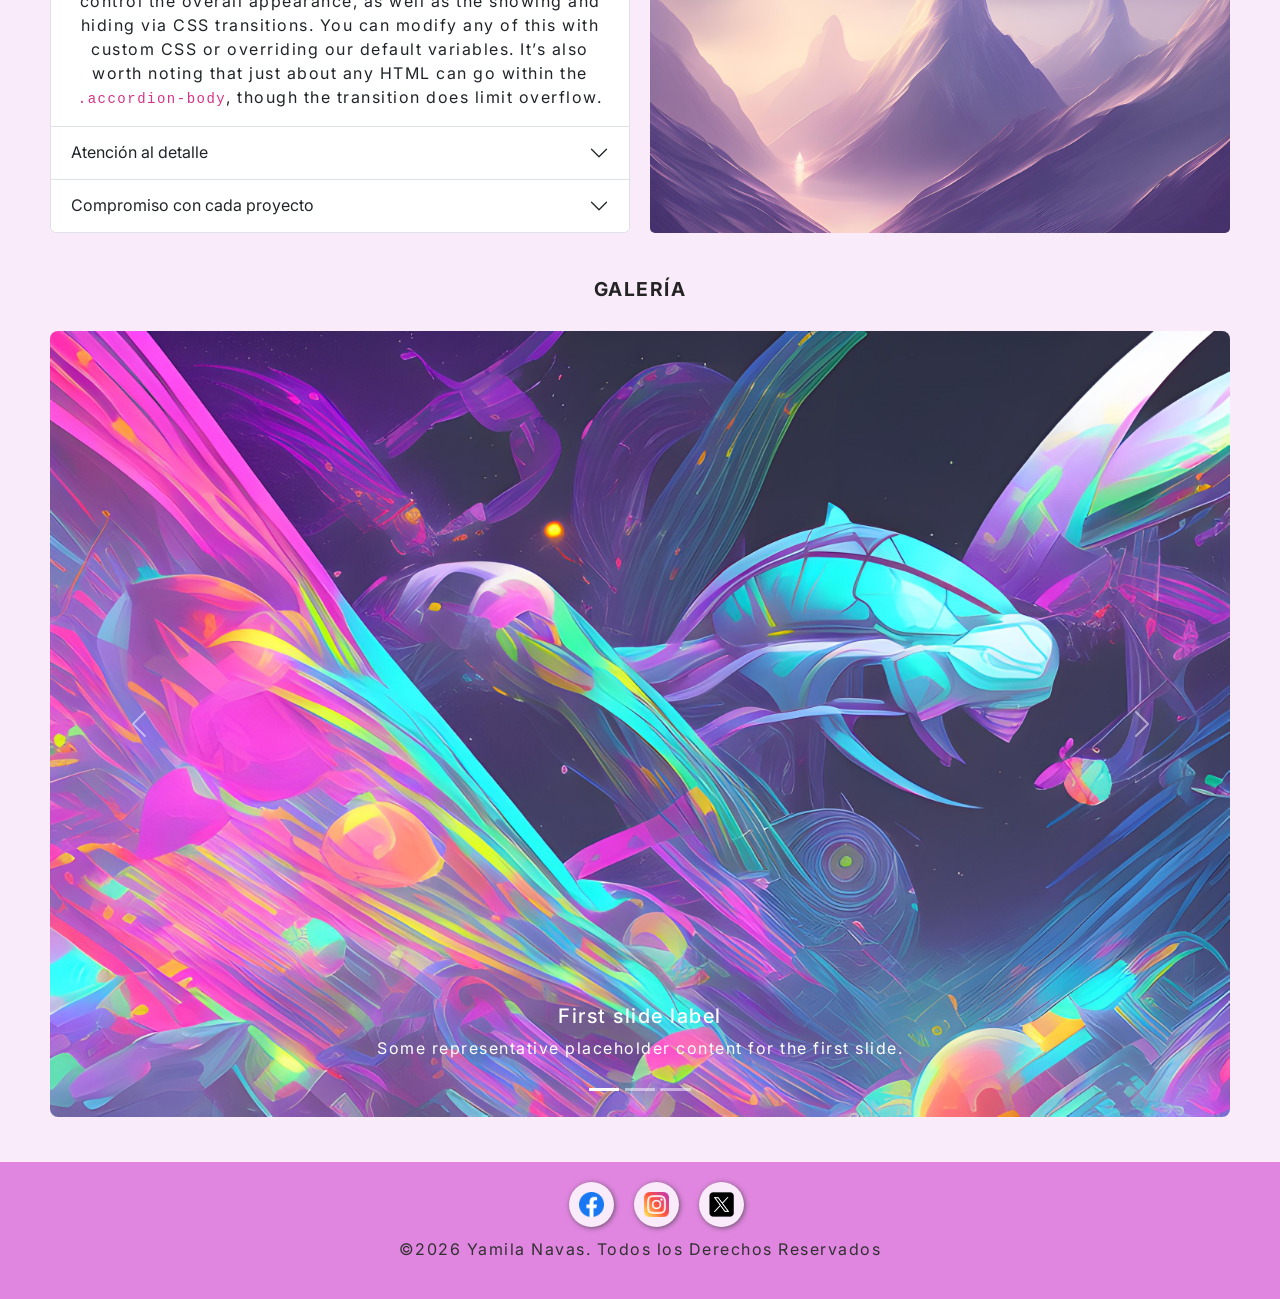
==== commit 59df01f6: "Correcciones de layout" ====
--- a/index.html
+++ b/index.html
@@ -42,10 +42,10 @@
             </div>
         </nav>
 
-        <section class="hero">
+        <div class="hero">
             <h1>Yamila Soledad Navas</h1>
             <p>Bienvenido a mi Arte Digital</p>
-        </section>
+        </div>
     </header>
     <main>
         <section class="section-sobre-mi">
@@ -72,13 +72,10 @@
             </div>
         </section>
 
-        <section class="section-acordion container">
-            <div class="row">
-                <h2 class="col-12">Mi enfoque de trabajo</h2>
-            </div>
-            
-            <div class="row">
-                <div class="col-sm-12 col-md-12 col-lg-6 accordion acordion-rosa" id="accordionPanelsStayOpenExample">
+        <section class="section-acordion">
+            <h2 class="col-12">Mi enfoque de trabajo</h2>
+            <div class="flex-acordion">
+                <div class="accordion acordion-rosa" id="accordionPanelsStayOpenExample">
                     <div class="accordion-item">
                         <h2 class="accordion-header">
                         <button class="accordion-button" type="button" data-bs-toggle="collapse" data-bs-target="#panelsStayOpen-collapseOne" aria-expanded="true" aria-controls="panelsStayOpen-collapseOne">
@@ -116,7 +113,48 @@
                         </div>
                     </div>
                 </div>
-                <div class="col-md-12 col-lg-6 deco-acordion"></div>
+                <div class="deco-acordion"></div>
+            </div>
+        </section>
+        <section class="section-galeria">
+            <h2>Galería</h2>
+            <div id="carouselExampleCaptions" class="carousel slide carousel-medida">
+                <div class="carousel-indicators">
+                    <button type="button" data-bs-target="#carouselExampleCaptions" data-bs-slide-to="0" class="active" aria-current="true" aria-label="Slide 1"></button>
+                    <button type="button" data-bs-target="#carouselExampleCaptions" data-bs-slide-to="1" aria-label="Slide 2"></button>
+                    <button type="button" data-bs-target="#carouselExampleCaptions" data-bs-slide-to="2" aria-label="Slide 3"></button>
+                </div>
+                <div class="carousel-inner">
+                    <div class="carousel-item active">
+                    <img src="../assets/galeria/img3.jpg" class="d-block w-100" alt="...">
+                    <div class="carousel-caption d-none d-md-block">
+                        <h5>First slide label</h5>
+                        <p>Some representative placeholder content for the first slide.</p>
+                    </div>
+                    </div>
+                    <div class="carousel-item">
+                    <img src="../assets/galeria/img2.jpg" class="d-block w-100" alt="...">
+                    <div class="carousel-caption d-none d-md-block">
+                        <h5>Second slide label</h5>
+                        <p>Some representative placeholder content for the second slide.</p>
+                    </div>
+                    </div>
+                    <div class="carousel-item">
+                    <img src="../assets/galeria/img5.jpg" class="d-block w-100" alt="...">
+                    <div class="carousel-caption d-none d-md-block">
+                        <h5>Third slide label</h5>
+                        <p>Some representative placeholder content for the third slide.</p>
+                    </div>
+                    </div>
+                </div>
+                <button class="carousel-control-prev" type="button" data-bs-target="#carouselExampleCaptions" data-bs-slide="prev">
+                    <span class="carousel-control-prev-icon" aria-hidden="true"></span>
+                    <span class="visually-hidden">Previous</span>
+                </button>
+                <button class="carousel-control-next" type="button" data-bs-target="#carouselExampleCaptions" data-bs-slide="next">
+                    <span class="carousel-control-next-icon" aria-hidden="true"></span>
+                    <span class="visually-hidden">Next</span>
+                </button>
             </div>
         </section>
     </main>
@@ -142,13 +180,6 @@
     </footer>
     <script>
         document.getElementById('year').textContent = new Date().getFullYear();
-
-        const menuToggle = document.querySelector(".menu-toggle");
-        const menu = document.querySelector("#menu");
-
-        menuToggle.addEventListener("click", () => {
-            menu.classList.toggle("active");
-        });
     </script>
     <script src="https://cdn.jsdelivr.net/npm/bootstrap@5.3.8/dist/js/bootstrap.bundle.min.js"
         integrity="sha384-FKyoEForCGlyvwx9Hj09JcYn3nv7wiPVlz7YYwJrWVcXK/BmnVDxM+D2scQbITxI"
--- a/styles/styles.css
+++ b/styles/styles.css
@@ -15,6 +15,7 @@
     margin: 0;
     padding: 0;
     box-sizing: border-box;
+    /* outline: 1px solid red; */
 }
 
 /* Generales */
@@ -37,7 +38,7 @@
 h2 {
     font-size: 1.2rem;
     font-weight: 700;
-    margin-bottom: 25px;
+    margin-bottom: 30px;
     text-transform: uppercase;
     color: var(--texto-primario-color);
 }
@@ -48,8 +49,15 @@
 }
 
 main {
-    padding: 20px;
-    min-height: 40vh;
+    width: 100%;
+    max-width: 1220px;
+    margin: 0 auto;
+    padding: 0 20px;
+}
+
+section {
+    margin-top: clamp(1.2rem, 3.5vw, 3.5rem);
+    margin-bottom: clamp(1.2rem, 3.5vw, 3.5rem);
 }
 
 .negrita {
@@ -72,7 +80,7 @@
 }
 
 .nav-link {
-    transition: font-weight 0.3s ease, color 0.3s ease;
+    transition: color 0.3s ease, font-weight 0.3s ease;
 }
 
 .nav-link::after {
@@ -80,9 +88,8 @@
     display: block;
     width: 100%;
     max-width: 95px;
-    margin: 0 auto;
     height: 2px;
-    margin-top: 2px;
+    margin: 2px auto 0;
 }
 
 .nav-link:hover {
@@ -92,6 +99,15 @@
 
 .nav-link:hover::after {
     background-color: var(--acento-color);
+}
+
+.nav-link:focus-visible {
+    outline: 2px solid var(--texto-acento-color);
+    outline-offset: 3px;
+}
+
+.nav-link:active {
+    color: var(--texto-acento-color) !important;
 }
 
 /* hero : mi banner */
@@ -106,7 +122,6 @@
     flex-direction: column;
     justify-content: center;
     align-items: center;
-    /* margin-top: 60px; */
 }
 
 .hero p {
@@ -168,15 +183,26 @@
     margin-top: 50px;
 }
 
+.flex-acordion {
+    display: grid;
+    grid-template-columns: repeat(2, 1fr);
+    grid-template-areas: "acordion acordion";
+    gap: 20px;
+}
+
 .acordion-rosa {
+    grid-area: acordion;
     --bs-accordion-active-bg:var(--secundario-color);
     --bs-accordion-btn-focus-box-shadow: 0 0 0 0.25rem rgba(253, 13, 253, 0.25);
 }
 
 .deco-acordion {
+    display: none;
+    grid-area: deco;
+
     background-color: var(--pastel-color);
-    width: 50%;
-    height: auto;
+    width: 100%;
+    height: 100%;
 
     background-image: url("../assets/galeria/img1.jpg");
     background-repeat: no-repeat;
@@ -227,7 +253,7 @@
     transition: transform 0.3s ease, box-shadow 0.3s ease;
 }
 
-.tarjeta li:hover {
+.tarjeta li:hover , .tarjeta li:focus{
     transform: scale(1.05);
 }
 
@@ -408,10 +434,6 @@
 
 /* desktop  */
 @media(min-width:1024px){
-    main {
-        padding: 50px;
-    }
-
     /* hero : mi banner */
     .hero {
         height: 500px;
@@ -426,7 +448,6 @@
         width: 100%;
         max-width: 1200px;
         min-height: 800px;
-        margin: 0 auto;
         grid-template-columns: repeat(2, 1fr);
         grid-template-rows: auto 1fr;
         grid-template-areas: 
@@ -469,4 +490,13 @@
         grid-auto-flow: dense; 
         padding: 0;
     }
+
+    /* seccion acordion */
+    .flex-acordion {
+        grid-template-areas: "acordion deco";
+    }
+
+    .deco-acordion {
+        display: block;
+    }
 }
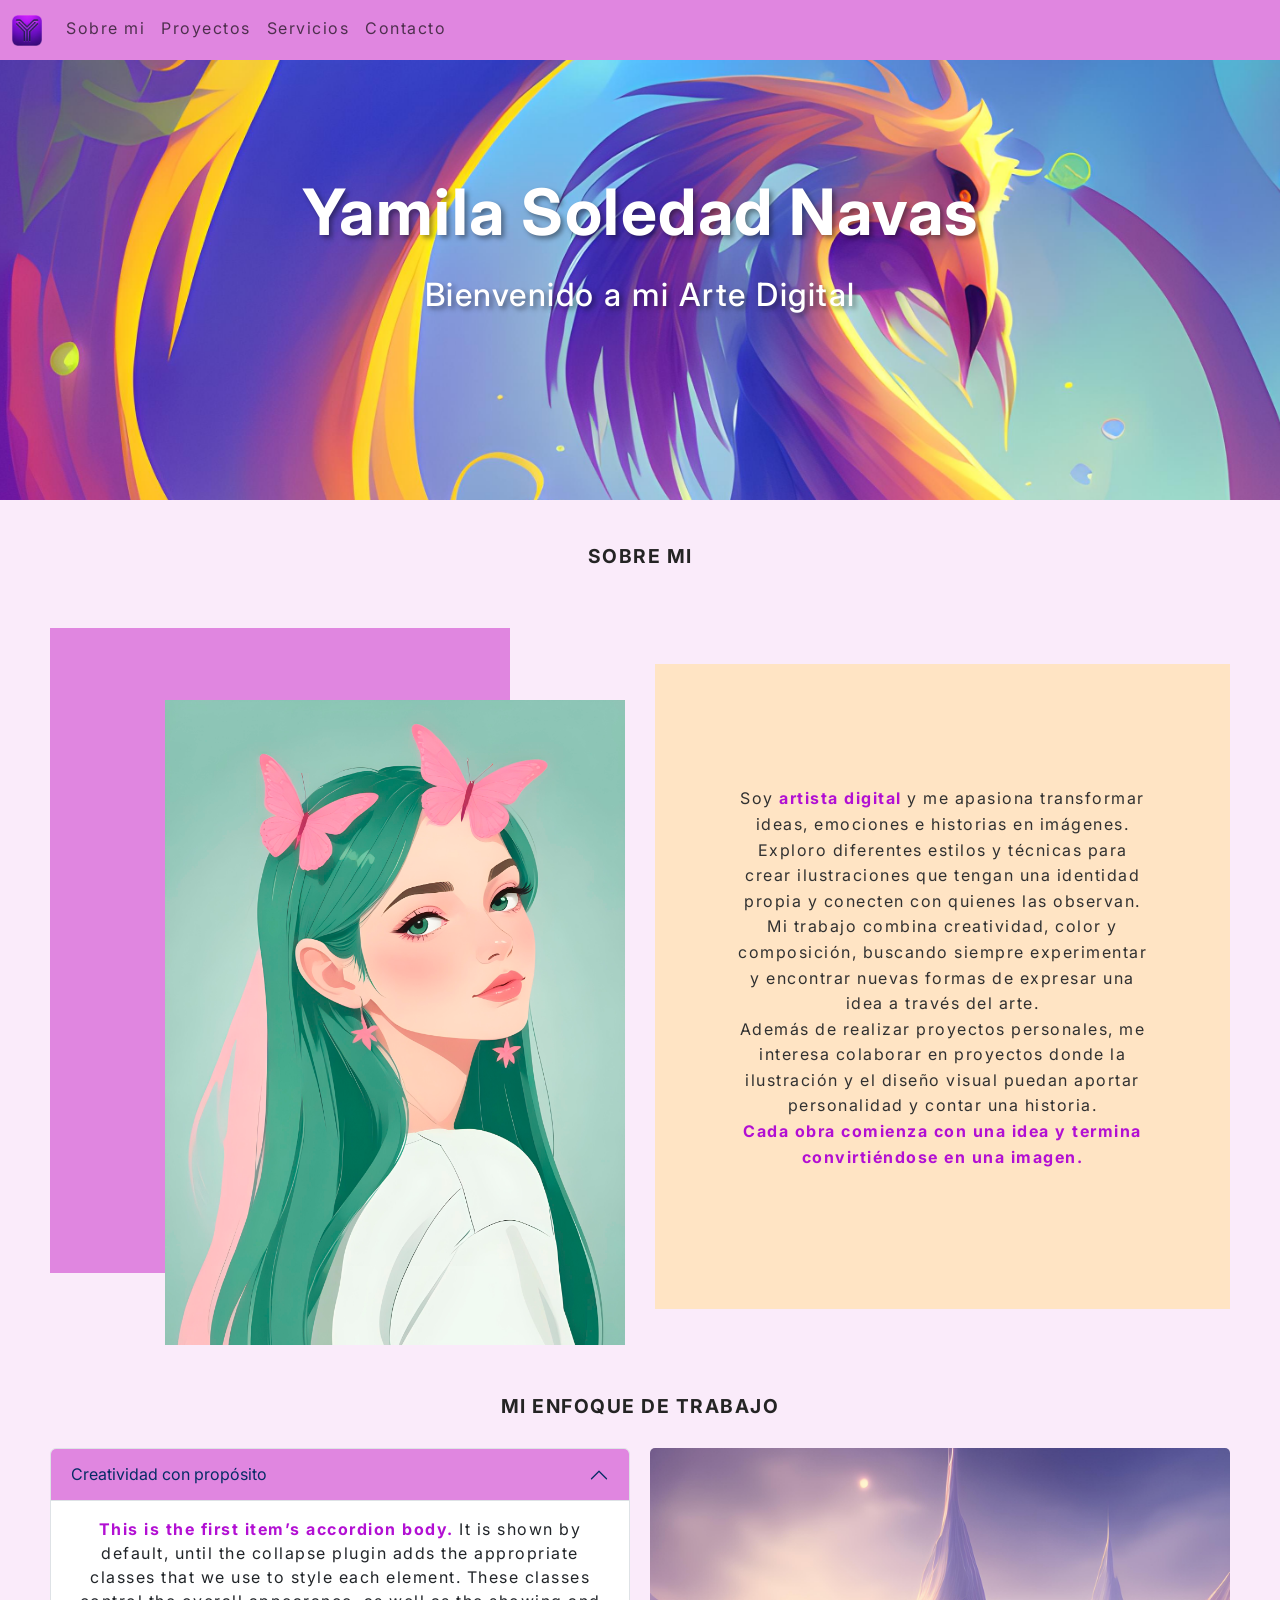
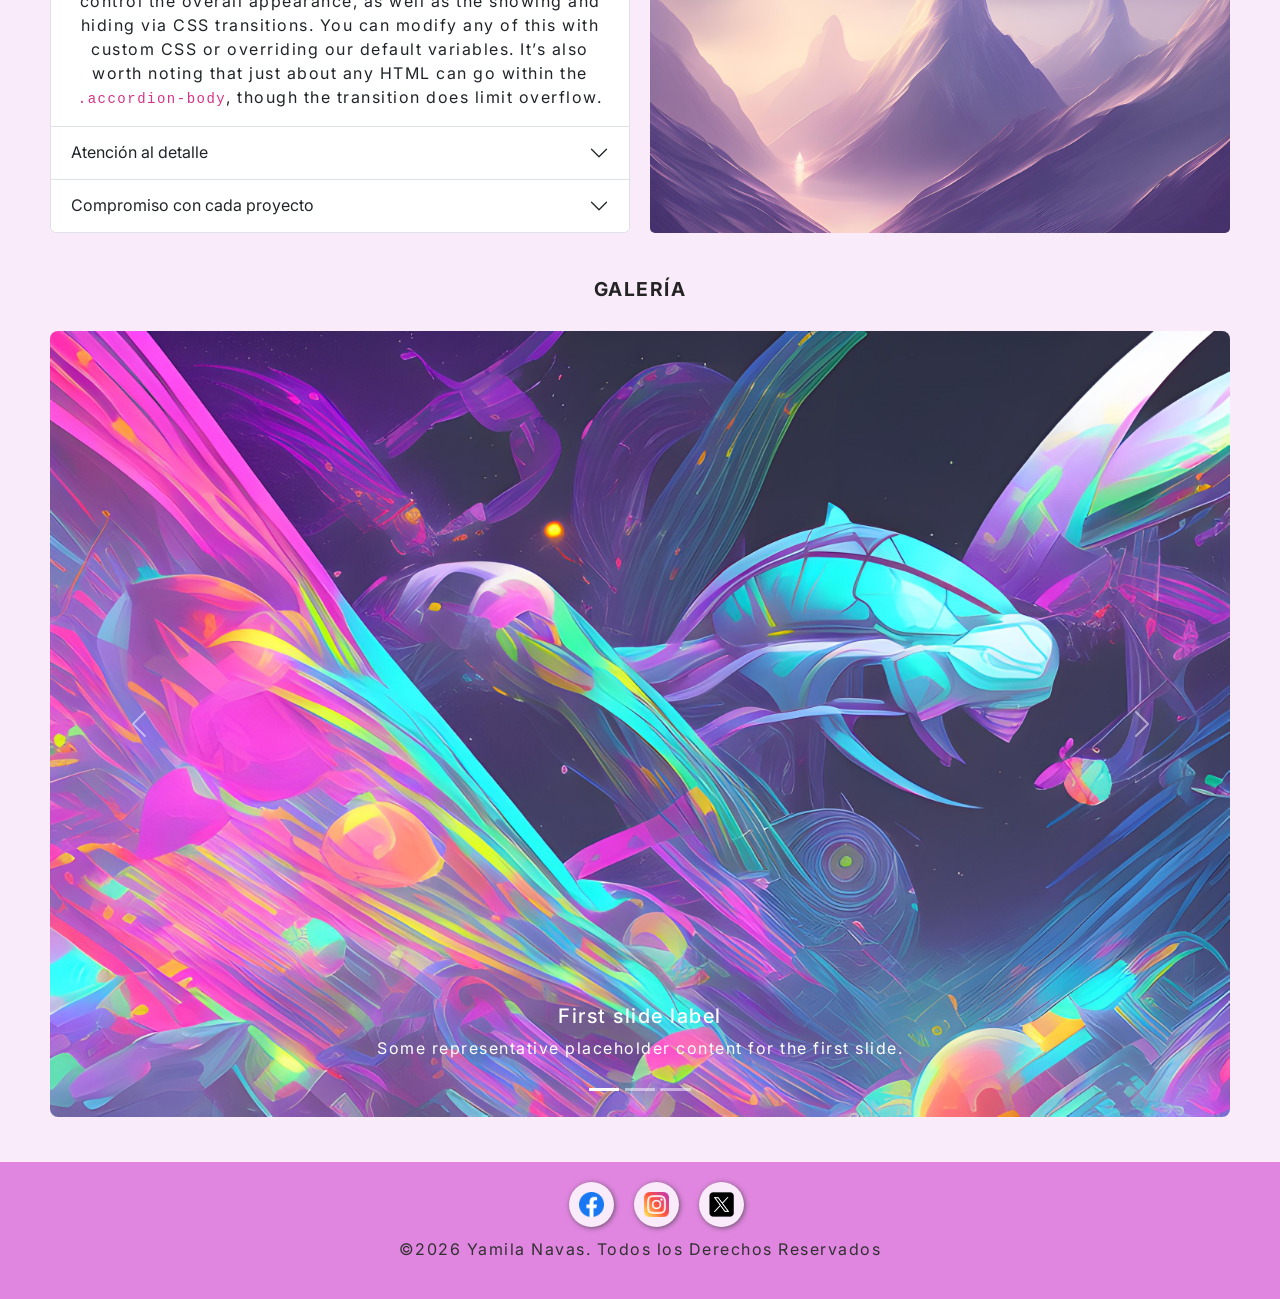
==== commit 07fc7b6c: "Correciones de logos de empresa" ====
--- a/index.html
+++ b/index.html
@@ -33,7 +33,6 @@
                 <div class="collapse navbar-collapse" id="navbarSupportedContent">
                     <ul class="navbar-nav me-auto mb-2 mb-lg-0">
                         <li class="nav-item"><a class="nav-link" href="./pages/sobre-mi.html">Sobre mi</a></li>
-                        <li class="nav-item"><a class="nav-link" href="./pages/galeria.html">Galería</a></li>
                         <li class="nav-item"><a class="nav-link" href="./pages/proyectos.html">Proyectos</a></li>
                         <li class="nav-item"><a class="nav-link" href="./pages/servicios.html">Servicios</a></li>
                         <li class="nav-item"><a class="nav-link" href="./pages/contacto.html">Contacto</a></li>
--- a/styles/styles.css
+++ b/styles/styles.css
@@ -317,6 +317,13 @@
     margin-bottom: 5px;
 }
 
+/* seccion marcas  */
+.section-marcas img {
+    height: 100px;
+    width: auto;
+}
+
+
 /* seccion contacto */
 .section-contacto {
     display: grid;
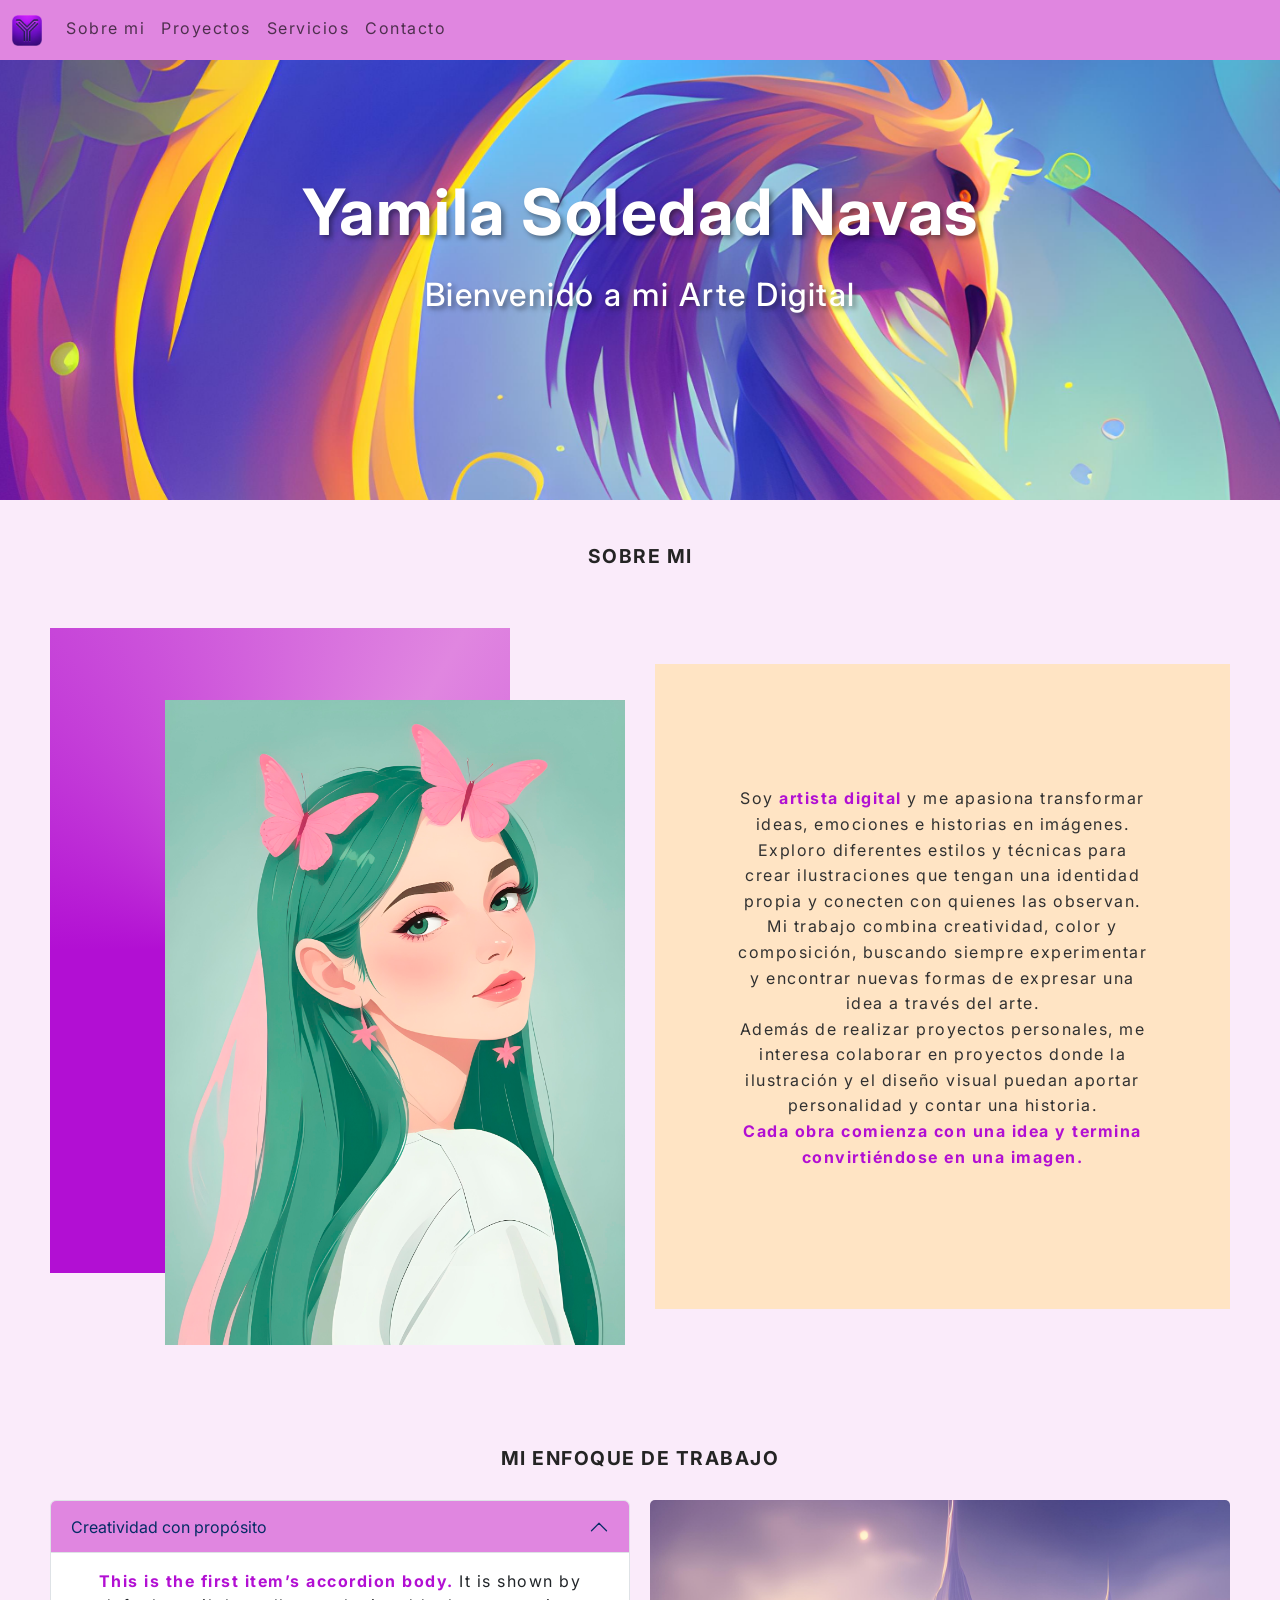
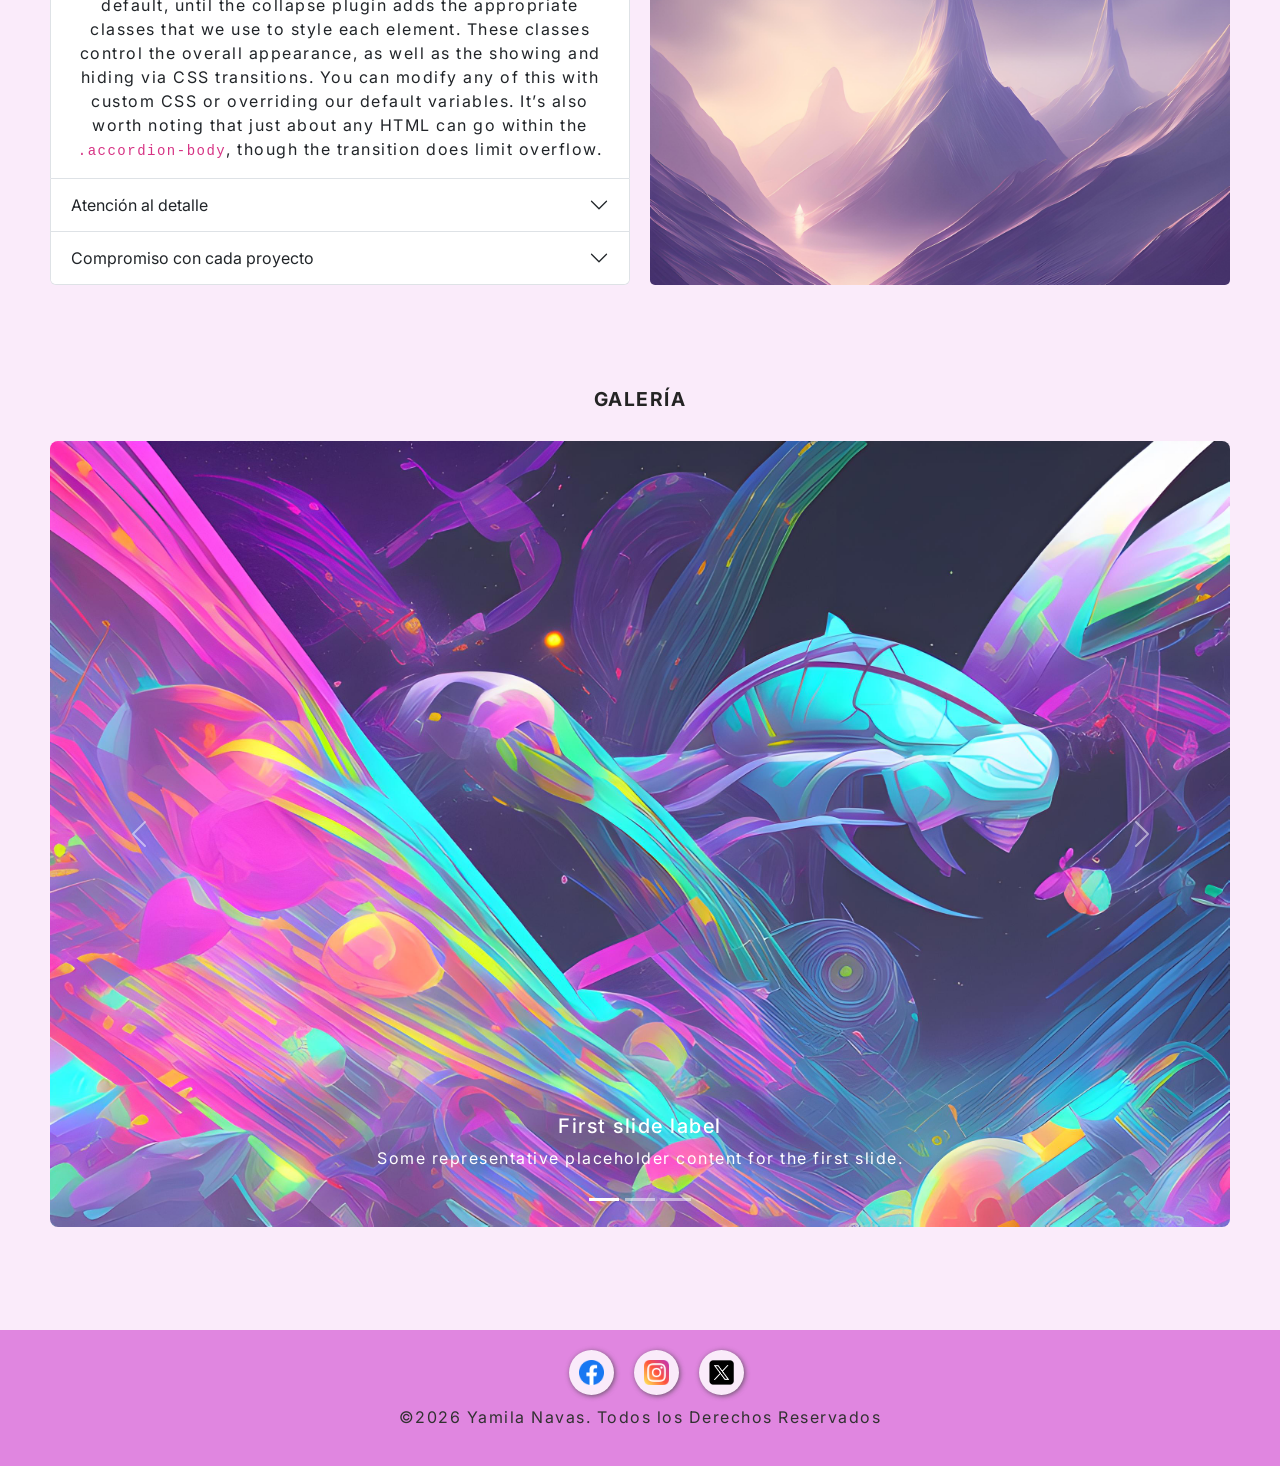
==== commit 28661a86: "Complete el entregable 5/6 del proyecto total" ====
--- a/index.html
+++ b/index.html
@@ -12,8 +12,9 @@
     <link rel="preconnect" href="https://fonts.gstatic.com" crossorigin>
     <link
         href="https://fonts.googleapis.com/css2?family=Inter:ital,opsz,wght@0,14..32,100..900;1,14..32,100..900&display=swap"
-        rel="stylesheet">
-
+        rel="stylesheet"
+    >
+    <link href="https://unpkg.com/aos@2.3.1/dist/aos.css" rel="stylesheet">
     <link rel="stylesheet" href="./styles/styles.css">
 
     <title>Mi Porfolio</title>
@@ -47,7 +48,12 @@
         </div>
     </header>
     <main>
-        <section class="section-sobre-mi">
+        <section class="section-gracias">
+            <p>Gracias por leerme!</p>
+            <img src="./assets/mujer.png" alt="">
+        </section>
+        
+        <section data-aos="fade-up" data-aos-duration="2000" class="section-sobre-mi">
             <h2>Sobre Mi</h2>
             <div class="fondo-decorativo"></div>
             <img src="./assets/beautiful.jpg" alt="Mi foto">
@@ -71,7 +77,7 @@
             </div>
         </section>
 
-        <section class="section-acordion">
+        <section data-aos="fade-up" data-aos-duration="2000"  class="section-acordion">
             <h2 class="col-12">Mi enfoque de trabajo</h2>
             <div class="flex-acordion">
                 <div class="accordion acordion-rosa" id="accordionPanelsStayOpenExample">
@@ -115,7 +121,8 @@
                 <div class="deco-acordion"></div>
             </div>
         </section>
-        <section class="section-galeria">
+
+        <section data-aos="fade-up" data-aos-duration="2000"  class="section-galeria">
             <h2>Galería</h2>
             <div id="carouselExampleCaptions" class="carousel slide carousel-medida">
                 <div class="carousel-indicators">
@@ -183,6 +190,10 @@
     <script src="https://cdn.jsdelivr.net/npm/bootstrap@5.3.8/dist/js/bootstrap.bundle.min.js"
         integrity="sha384-FKyoEForCGlyvwx9Hj09JcYn3nv7wiPVlz7YYwJrWVcXK/BmnVDxM+D2scQbITxI"
         crossorigin="anonymous"></script>
+    <script src="https://unpkg.com/aos@2.3.1/dist/aos.js"></script>
+    <script>
+        AOS.init();
+    </script>
 </body>
 
 </html>
--- a/styles/styles.css
+++ b/styles/styles.css
@@ -25,6 +25,7 @@
     color: var(--texto-secundario-color);
     text-align: center;
     letter-spacing: 1.5px;
+    position: relative;
 }
 
 h1 {
@@ -57,7 +58,7 @@
 
 section {
     margin-top: clamp(1.2rem, 3.5vw, 3.5rem);
-    margin-bottom: clamp(1.2rem, 3.5vw, 3.5rem);
+    margin-bottom: clamp(1.2rem, 8vw, 8rem);
 }
 
 .negrita {
@@ -131,6 +132,11 @@
     text-shadow: 3px 3px 5px rgba(0, 0, 0, 0.4);
 }
 
+/* seccion gracias por leerme es solo para escritorio */
+.section-gracias {
+    display: none;
+}
+
 /* seccion sobre mi */
 .section-sobre-mi{
     display: grid;
@@ -450,6 +456,63 @@
         font-size: 2rem;
     }
 
+    /* seccion gracias por leerme */
+    .section-gracias {
+        display: flex;
+        justify-content: center;
+        align-items: center;
+        gap: 20px;
+        margin: 20px;
+
+        position: absolute;
+        right: 0;
+        top: 500px;
+
+        animation: aparecer 5s ease-out forwards;
+    }
+
+    .section-gracias img {
+        width: 80px;
+        height: auto;
+    }
+
+    .section-gracias p {
+        background-color: var(--pastel-color);
+        padding: 20px 30px;
+        margin: 0;
+        border-radius: 20px;
+        position: relative;
+    }
+
+    .section-gracias p::after {
+        content: "";
+        position: absolute;
+        right: -25px;
+        top: 12px;
+        width: 0;
+        height: 0;
+        z-index: -1;
+
+        border-top: 20px solid transparent;
+        border-bottom: 20px solid transparent;
+        border-left: 40px solid var(--pastel-color);
+    }
+
+    @keyframes aparecer {
+        0% {
+            opacity: 0;
+            transform: translateX(300px);
+        }
+        25%, 50%, 75% {
+            opacity: 1;
+            transform: translateX(0);
+        }
+        100% {
+            opacity: 0;
+            transform: translateX(300px);
+        }
+    }
+
     /* seccion sobre mi */
     .section-sobre-mi{
         width: 100%;
@@ -465,10 +528,33 @@
 
     .fondo-decorativo {
         grid-area: img;
-        background-color: var(--secundario-color);
         width: 80%;
         height: 90%;
         border-radius: 0; 
+
+        position: relative;
+        z-index: -1;
+        overflow: hidden;
+    }
+
+    .fondo-decorativo::after {
+        content: "";
+        position: absolute;
+        top: 50%;
+        left: 50%;
+        transform: translate(-50%, -50%);
+        width: 200%;
+        height: 200%;
+        background: conic-gradient(from 30deg,
+        var(--secundario-color),
+        var(--acento-color),
+        var(--acento-color),
+        var(--secundario-color));
+        animation: gradientMove 8s ease-in-out infinite;
+    }
+
+    @keyframes gradientMove {
+        to { transform: translate(-50%, -50%) rotate(360deg);}
     }
 
     .section-sobre-mi img {
@@ -506,4 +592,14 @@
     .deco-acordion {
         display: block;
     }
+}
+
+@media (prefers-reduced-motion: reduce) {
+    *,
+    *::before,
+    *::after {
+    animation-duration: 0.01ms !important;
+    animation-iteration-count: 1 !important;
+    transition-duration: 0.01ms !important;
+    }
 }
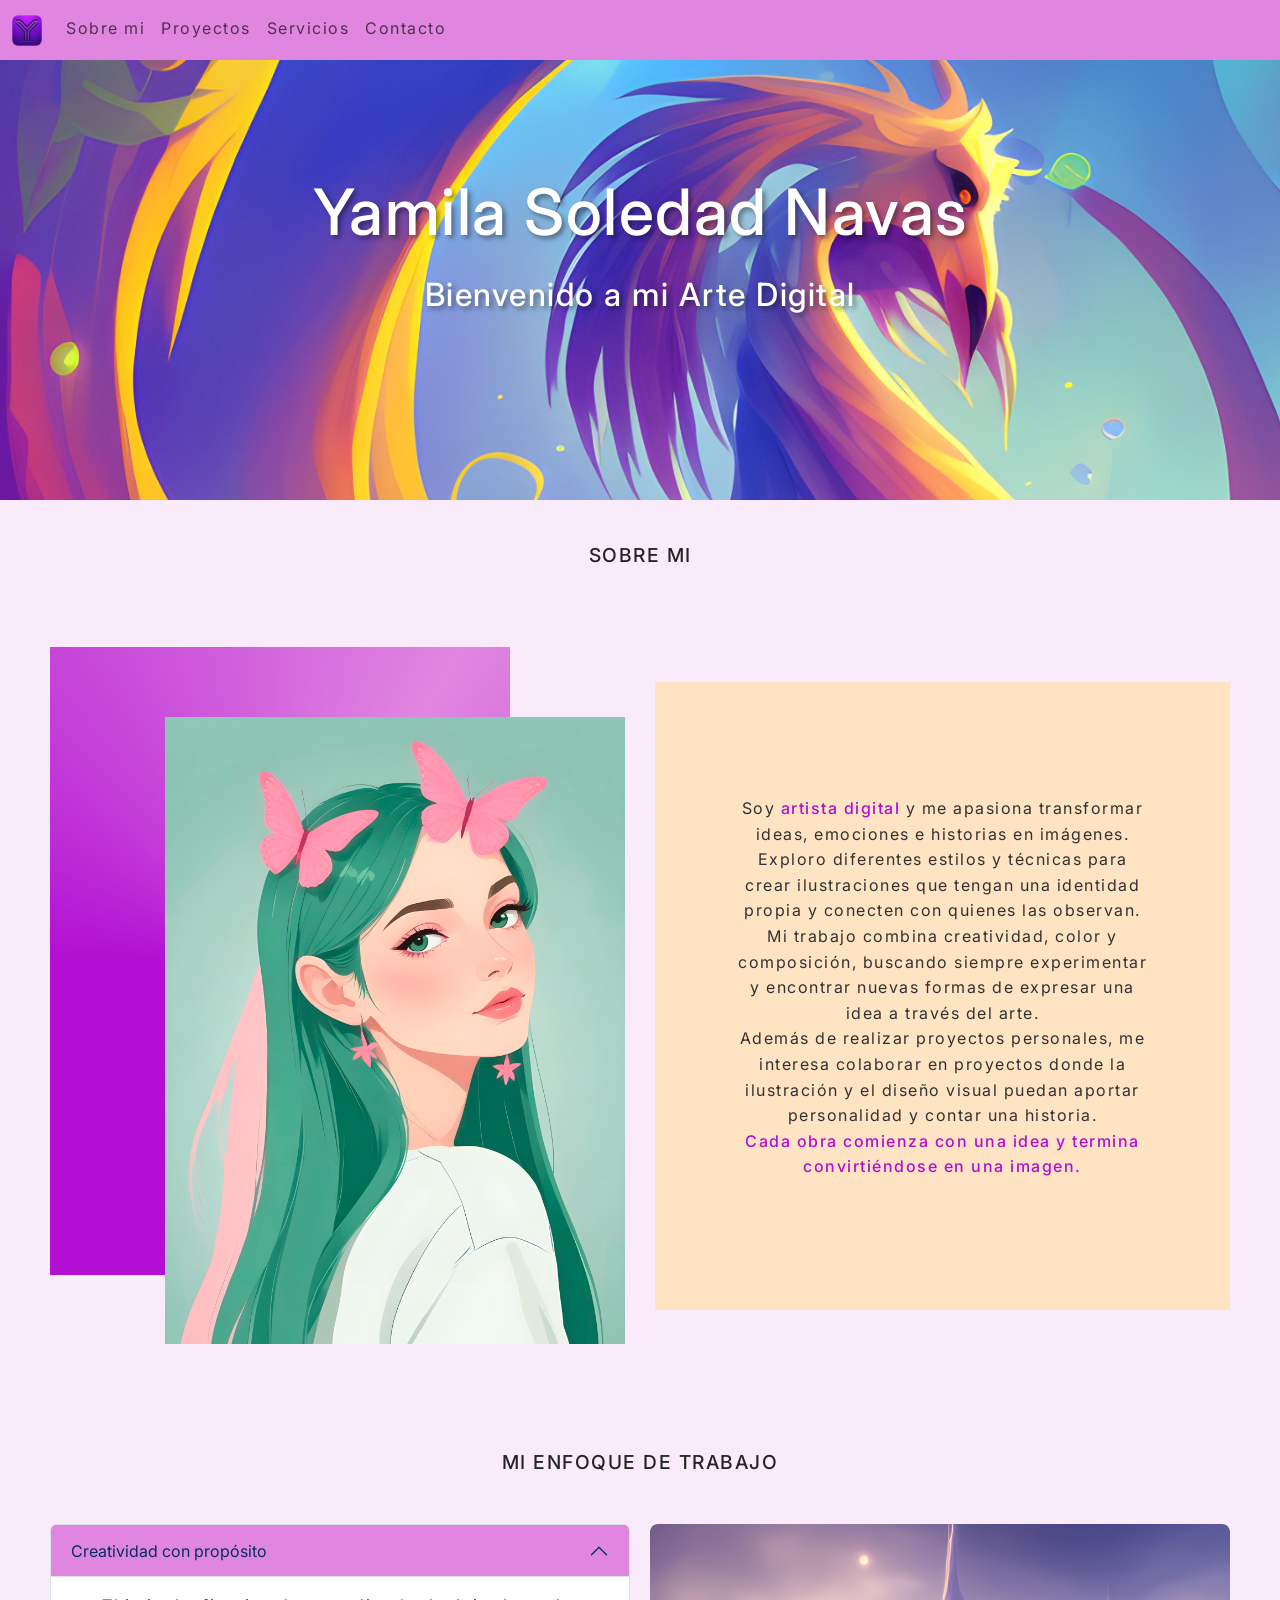
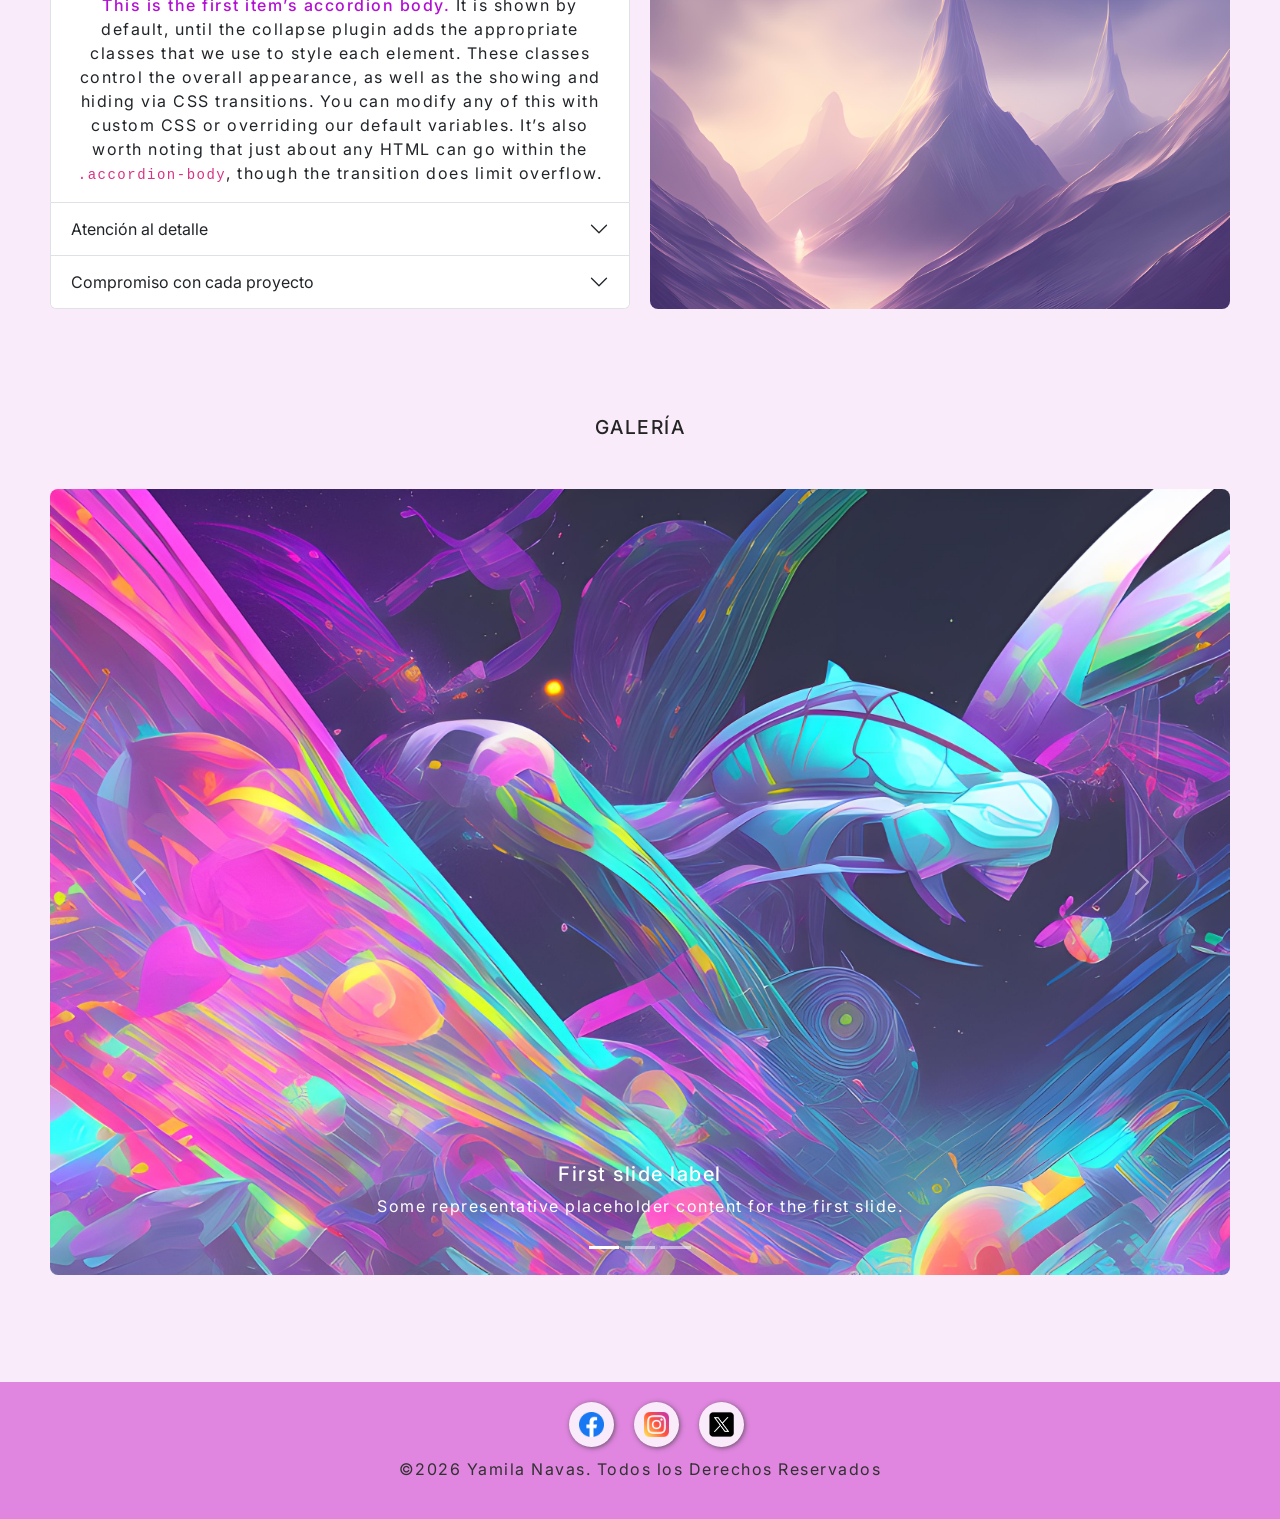
==== commit 31faeac1: "Complete el entregable 6/6 del proyecto total" ====
--- a/index.html
+++ b/index.html
@@ -48,12 +48,12 @@
         </div>
     </header>
     <main>
-        <section class="section-gracias">
-            <p>Gracias por leerme!</p>
+        <section class="section-flotante">
+            <p>Hola!</p>
             <img src="./assets/mujer.png" alt="">
         </section>
         
-        <section data-aos="fade-up" data-aos-duration="2000" class="section-sobre-mi">
+        <section data-aos="fade-up" data-aos-duration="1000" class="section-sobre-mi">
             <h2>Sobre Mi</h2>
             <div class="fondo-decorativo"></div>
             <img src="./assets/beautiful.jpg" alt="Mi foto">
@@ -77,7 +77,7 @@
             </div>
         </section>
 
-        <section data-aos="fade-up" data-aos-duration="2000"  class="section-acordion">
+        <section data-aos="fade-up" data-aos-duration="1000"  class="section-acordion">
             <h2 class="col-12">Mi enfoque de trabajo</h2>
             <div class="flex-acordion">
                 <div class="accordion acordion-rosa" id="accordionPanelsStayOpenExample">
@@ -122,7 +122,7 @@
             </div>
         </section>
 
-        <section data-aos="fade-up" data-aos-duration="2000"  class="section-galeria">
+        <section data-aos="fade-up" data-aos-duration="1000"  class="section-galeria">
             <h2>Galería</h2>
             <div id="carouselExampleCaptions" class="carousel slide carousel-medida">
                 <div class="carousel-indicators">
@@ -132,21 +132,21 @@
                 </div>
                 <div class="carousel-inner">
                     <div class="carousel-item active">
-                    <img src="../assets/galeria/img3.jpg" class="d-block w-100" alt="...">
+                    <img src="./assets/galeria/img3.jpg" class="d-block w-100" alt="...">
                     <div class="carousel-caption d-none d-md-block">
                         <h5>First slide label</h5>
                         <p>Some representative placeholder content for the first slide.</p>
                     </div>
                     </div>
                     <div class="carousel-item">
-                    <img src="../assets/galeria/img2.jpg" class="d-block w-100" alt="...">
+                    <img src="./assets/galeria/img2.jpg" class="d-block w-100" alt="...">
                     <div class="carousel-caption d-none d-md-block">
                         <h5>Second slide label</h5>
                         <p>Some representative placeholder content for the second slide.</p>
                     </div>
                     </div>
                     <div class="carousel-item">
-                    <img src="../assets/galeria/img5.jpg" class="d-block w-100" alt="...">
+                    <img src="./assets/galeria/img5.jpg" class="d-block w-100" alt="...">
                     <div class="carousel-caption d-none d-md-block">
                         <h5>Third slide label</h5>
                         <p>Some representative placeholder content for the third slide.</p>
--- a/styles/styles.css
+++ b/styles/styles.css
@@ -1,605 +1,509 @@
-/* Variables */
-:root{
-    --primario-color: #faebfa;
-    --secundario-color: #e086e0;
-    --acento-color: #b20fd3;
-    --font-family: "Inter", sans-serif;
-    --texto-primario-color: #242424;
-    --texto-secundario-color: #313131;
-    --texto-acento-color: #ffffff;
-    --pastel-color: #ffe4c4;
-}
-
 /* Reseteo */
 * {
-    margin: 0;
-    padding: 0;
-    box-sizing: border-box;
-    /* outline: 1px solid red; */
+  margin: 0;
+  padding: 0;
+  box-sizing: border-box;
+  /* outline: 1px solid red; */
 }
 
 /* Generales */
 body {
-    font-family: var(--font-family);
-    background-color: var(--primario-color);
-    color: var(--texto-secundario-color);
-    text-align: center;
-    letter-spacing: 1.5px;
-    position: relative;
-}
-
+  font-family: "Inter", sans-serif;
+  background-color: #faebfa;
+  color: #313131;
+  text-align: center;
+  letter-spacing: 1.5px;
+  position: relative;
+}
+
+main {
+  width: 100%;
+  max-width: 76.25rem;
+  margin: 0 auto;
+  padding: 0 1.25rem;
+}
+
+section {
+  margin-top: clamp(1.25rem, 3.4722222222vw, 3.75rem);
+  margin-bottom: clamp(1.25rem, 8.3333333333vw, 8.125rem);
+}
+
+@media (prefers-reduced-motion: reduce) {
+  *,
+  *::before,
+  *::after {
+    animation-duration: 0.01ms !important;
+    animation-iteration-count: 1 !important;
+    transition-duration: 0.01ms !important;
+  }
+}
+/* Generales titulos y textos */
 h1 {
-    font-size: clamp(2.5rem, 5vw, 5rem);
-    font-weight: 700;
-    color: var(--texto-acento-color);
-    padding: 10px;
-    text-shadow: 3px 3px 5px rgba(0, 0, 0, 0.4);
+  font-size: clamp(2.5rem, 5vw, 5rem);
+  font-weight: 500;
+  color: #ffffff;
+  padding: 10px;
+  text-shadow: 3px 3px 5px rgba(0, 0, 0, 0.4);
 }
 
 h2 {
-    font-size: 1.2rem;
-    font-weight: 700;
-    margin-bottom: 30px;
-    text-transform: uppercase;
-    color: var(--texto-primario-color);
+  font-size: 1.2rem;
+  font-weight: 500;
+  margin-bottom: 3.125rem;
+  text-transform: uppercase;
+  color: #242424;
+}
+
+h3 {
+  font-size: 1rem;
+  line-height: 1.2;
+  color: var(--color-texto-primario);
+  margin-bottom: 0.625rem;
 }
 
 p {
-    font-size: 1rem; 
-    line-height: 1.6; 
-}
-
-main {
-    width: 100%;
-    max-width: 1220px;
-    margin: 0 auto;
-    padding: 0 20px;
-}
-
-section {
-    margin-top: clamp(1.2rem, 3.5vw, 3.5rem);
-    margin-bottom: clamp(1.2rem, 8vw, 8rem);
+  font-size: 1rem;
+  line-height: 1.6;
 }
 
 .negrita {
-    font-weight: bold;
-    color: var(--acento-color);
-}
-
-/* menu navegacion */
+  font-weight: 500;
+  color: #b20fd3;
+}
+
 .nav-color {
-    background-color: var(--secundario-color) !important;
-    width: 100%;
-    position: fixed;
-    top: 0;
-    left: 0;
-    z-index: 10;
-}
-
-.nav-logo {
-    width: 30px;
-}
-
-.nav-link {
-    transition: color 0.3s ease, font-weight 0.3s ease;
-}
-
-.nav-link::after {
-    content: '';
-    display: block;
-    width: 100%;
-    max-width: 95px;
-    height: 2px;
-    margin: 2px auto 0;
-}
-
-.nav-link:hover {
-    color: var(--acento-color) !important;
-    font-weight: 500;
-}
-
-.nav-link:hover::after {
-    background-color: var(--acento-color);
-}
-
-.nav-link:focus-visible {
-    outline: 2px solid var(--texto-acento-color);
-    outline-offset: 3px;
-}
-
-.nav-link:active {
-    color: var(--texto-acento-color) !important;
+  background-color: #e086e0 !important;
+  width: 100%;
+  position: fixed;
+  top: 0;
+  left: 0;
+  z-index: 10;
+}
+.nav-color .nav-logo {
+  width: 1.875rem;
+}
+.nav-color .nav-link {
+  transition: color 0.3s ease, font-weight 0.3s ease;
+}
+.nav-color .nav-link::after {
+  content: "";
+  display: block;
+  width: 100%;
+  max-width: 95px;
+  height: 2px;
+  margin: 2px auto 0;
+}
+.nav-color .nav-link:hover {
+  color: #b20fd3 !important;
+  font-weight: 500;
+}
+.nav-color .nav-link:hover::after {
+  background-color: #b20fd3;
+}
+.nav-color .nav-link:focus-visible {
+  outline: 2px solid #ffffff;
+  outline-offset: 3px;
+}
+.nav-color .nav-link:active {
+  color: #ffffff !important;
 }
 
 /* hero : mi banner */
 .hero {
-    height: 300px;
-    background-image: url('../assets/hero.jpg');
-    background-repeat: no-repeat;
-    background-size: cover;
-    background-position: center;
-    background-attachment: fixed;
-    display: flex;
-    flex-direction: column;
-    justify-content: center;
-    align-items: center;
-}
-
-.hero p {
-    color: var(--texto-acento-color);
-    font-size: 1.5rem;
-    font-weight: 500;
-    text-shadow: 3px 3px 5px rgba(0, 0, 0, 0.4);
-}
-
-/* seccion gracias por leerme es solo para escritorio */
-.section-gracias {
-    display: none;
-}
-
-/* seccion sobre mi */
-.section-sobre-mi{
-    display: grid;
-    width: 100%;
-    min-height: 600px;
-    grid-template-columns: 1fr;
-    grid-template-rows: auto 1fr auto;
-    grid-template-areas: 
-    "header"
-    "contenido"
-    "description";
-}
-
-.section-sobre-mi h2 {
-    grid-area: header;
-}
-
-.fondo-decorativo {
-    grid-area: contenido;
-    background-color: var(--pastel-color);
-    border-radius: 0 100px 0 0;
-}
-
-.section-sobre-mi img {
-    grid-area: contenido;
-    object-fit: cover;
-    object-position: center top;
-    width: 100%;
-    height: 100%;
-    border-radius: 0 100px 0 100px;
-}
-
-.parrafo-sobre-mi {
-    grid-area: description;
-    justify-self: center;
-    align-self: center;
-    background-color: var(--pastel-color);
-    padding: 20px;
-    display: flex;
-    justify-content: center;
-    align-items: center;
-}
-
-.parrafo-sobre-mi p {
-    padding: 10px 20px;
-}
-
-/* seccion acordion */
-.section-acordion {
-    margin-top: 50px;
-}
-
-.flex-acordion {
-    display: grid;
-    grid-template-columns: repeat(2, 1fr);
-    grid-template-areas: "acordion acordion";
-    gap: 20px;
-}
-
-.acordion-rosa {
-    grid-area: acordion;
-    --bs-accordion-active-bg:var(--secundario-color);
-    --bs-accordion-btn-focus-box-shadow: 0 0 0 0.25rem rgba(253, 13, 253, 0.25);
-}
-
-.deco-acordion {
-    display: none;
-    grid-area: deco;
-
-    background-color: var(--pastel-color);
-    width: 100%;
-    height: 100%;
-
-    background-image: url("../assets/galeria/img1.jpg");
-    background-repeat: no-repeat;
-    background-size: cover;
-    background-position: center bottom;
-    border-radius: 5px;
-}
-
-/* galeria */
-.carousel-medida {
-    width: 100%;
-    max-height: 800px;
-    margin: 0 auto;
-    border-radius: 8px;
-    overflow: hidden;
-}
-
-.carousel-medida .carousel-item {
-    max-height: 800px;
-}
-
-.carousel-medida img{
-    width: 100%;
-    height: 100%;
-    object-fit: cover;
-    object-position: end;
-}
-
-/* seccion proyectos y seccion servicios*/
-.tarjeta ul {
-    list-style: none;
-    display: grid;
-    grid-template-columns: repeat(auto-fit, minmax(300px, 1fr));
-    gap: 65px;
-    padding: 0;
-}
-
-.tarjeta li {
-    display: flex;
-    flex-direction: column;
-    justify-content: center;
-    align-items: center;
-    gap: 10px;
-    background-color: var(--secundario-color);
-    padding: 20px;
-    border-radius: 8px;
-    box-shadow: 3px 3px 15px rgba(68, 68, 68, 0.774);
-    transition: transform 0.3s ease, box-shadow 0.3s ease;
-}
-
-.tarjeta li:hover , .tarjeta li:focus{
-    transform: scale(1.05);
-}
-
-.visual {
-    position: relative;
-}
-
-.tarjeta img {
-    width: 100%;
-    object-fit: cover;
-    border-radius: 8px 8px 0 0;
-}
-
-.boton-ver {
-    text-decoration: none;
-    padding: 5px;
-    background-color: var(--secundario-color);
-    border-radius: 8px;
-    
-    position: absolute;
-    top: 5px;
-    right: 5px;
-
-    display: flex;
-    justify-content: center;
-    align-items: center;
-    gap: 5px;
-
-    transition: background-color 0.3s ease, color 0.3s ease;
-}
-
-.boton-ver p {
-    color: var(--texto-acento-color);
-    font-size: 1rem;
-    margin: 0;
-}
-
-.boton-ver:hover, .boton-ver:focus{
-    background-color: var(--acento-color);
-    color: var(--texto-primario-color);
-}
-
-.etiqueta-destacada {
-    position: absolute;
-    top: 5px;
-    left: 5px;
-    background-color: var(--acento-color);
-    color: var(--texto-acento-color);
-    font-weight: 500;
-    padding: 5px;
-    border-radius:8px;
-    font-size: 1rem;
-    background-color: #d39401;
-}
-
-
-h3 {
-    font-size: 1rem;
-    line-height: 1.2;
-    color: var(--texto-primario-color);
-    margin-bottom: 5px;
-}
-
-/* seccion marcas  */
-.section-marcas img {
-    height: 100px;
-    width: auto;
-}
-
-
-/* seccion contacto */
-.section-contacto {
-    display: grid;
-    grid-template-rows: auto 1fr;
-    grid-template-areas: 
-    "header"
-    "contenido";
-}
-
-.section-contacto h2 {
-    grid-area: header;
-}
-
-.fondo-deco-contacto {
-    grid-area: contenido;
-    background-color: var(--pastel-color);
-    width: 100%;
-    max-width: 600px;
-    margin: 0 auto;
-    border-radius: 0 700px;
-}
-
-form {
-    grid-area: contenido;
-    display: flex;
-    flex-direction: column;
-    justify-content: center;
-    align-items: center;
-    padding: 30px;
-}
-
-label {
-    width: 100%;
-    max-width: 350px;
-    text-align: start;
-    margin-bottom: 10px;
-    text-transform: uppercase;
-    font-size: 1.2rem;
-    font-weight: 500;
-}
-
-input, textarea {
-    width: 100%;
-    max-width: 350px;
-    margin-bottom: 30px;
-    height: 30px;
-    border: 3px solid var(--pastel-color);
-    border-radius: 5px;
-    padding: 5px 10px;
-    font-size: 1rem;
-    font-weight: 400;
-}
-
-textarea {
-    min-height: 300px;
-}
-
-.btn-violet {
-    background-color: var(--secundario-color);
-    color: var(--texto-primario-color);
-    text-transform: uppercase;
-    transition: background-color 0.3s ease, color 0.3s ease;
-}
-
-.btn-violet:hover, .btn-violet:focus {
-    background-color: var(--acento-color);
-    color: var(--texto-acento-color);
-}
-
-.btn-violet:active {
-    background-color: var(--acento-color) !important;
-    color: var(--texto-acento-color) !important;
+  height: 300px;
+  background-image: url("../assets/hero.jpg");
+  background-repeat: no-repeat;
+  background-size: cover;
+  background-position: center;
+  background-attachment: fixed;
+  display: flex;
+  flex-direction: column;
+  justify-content: center;
+  align-items: center;
+}
+.hero > p {
+  color: #ffffff;
+  font-size: 1.5rem;
+  font-weight: 500;
+  text-shadow: 3px 3px 5px rgba(0, 0, 0, 0.4);
+}
+@media (min-width: 1024px) {
+  .hero {
+    height: 500px;
+  }
+  .hero > p {
+    font-size: 2rem;
+  }
 }
 
 /* footer */
 footer {
-    background-color: var(--secundario-color);
-    padding: 20px;
-}
-
-footer ul {
+  background-color: #e086e0;
+  padding: 1.25rem;
+}
+footer > ul {
+  display: flex;
+  flex-direction: row;
+  justify-content: center;
+  align-items: center;
+  gap: 1.25rem;
+  list-style: none;
+  margin-bottom: 0.625rem;
+}
+footer > ul > li {
+  flex-basis: 2.8125rem;
+  padding: 0.625rem;
+  background-color: #faebfa;
+  border-radius: 50%;
+  box-shadow: 1px 1px 5px rgba(68, 68, 68, 0.774);
+  font-size: 0;
+  transition: background-color 0.3s ease, color 0.3s ease;
+}
+footer > ul > li > a {
+  font-size: 0;
+}
+footer > ul > li > a > img {
+  object-fit: contain;
+  width: 100%;
+}
+footer > ul > li:hover, footer > ul > li:focus {
+  background-color: #ffe4c4;
+  transition: background-color 0.3s ease;
+}
+
+.section-flotante {
+  display: none;
+  overflow-x: hidden;
+}
+@media (min-width: 1024px) {
+  .section-flotante {
     display: flex;
+    flex-direction: row;
     justify-content: center;
     align-items: center;
     gap: 20px;
-    list-style: none;
-    margin-bottom: 10px;
-}
-
-footer ul li {
-    flex-basis: 45px;
-    padding: 10px;
-    background-color: var(--primario-color);
-    border-radius: 50%;
-    box-shadow: 1px 1px 5px  rgba(68, 68, 68, 0.774);
-    font-size: 0;
-    transition: background-color 0.3s ease, color 0.3s ease;
-}
-
-footer ul li:hover, footer ul li:focus {
-    background-color: var(--pastel-color);
-    transition: background-color 0.3s ease;
-}
-
-footer a {
-    font-size: 0;
-}
-
-footer img {
-    object-fit: contain;
+    margin: 1.25rem;
+    position: absolute;
+    right: 0;
+    top: 500px;
+    animation: aparecer 3s ease-out forwards;
+  }
+  .section-flotante > img {
+    width: 80px;
+    height: auto;
+  }
+  .section-flotante > p {
+    background-color: #ffe4c4;
+    padding: 20px 30px;
+    margin: 0;
+    border-radius: 20px;
+    position: relative;
+  }
+  .section-flotante > p::after {
+    content: "";
+    position: absolute;
+    right: -25px;
+    top: 12px;
+    width: 0;
+    height: 0;
+    z-index: -1;
+    border-top: 20px solid transparent;
+    border-bottom: 20px solid transparent;
+    border-left: 40px solid #ffe4c4;
+  }
+}
+
+@keyframes aparecer {
+  0% {
+    opacity: 0;
+    transform: translateX(300px);
+  }
+  25%, 50%, 75% {
+    opacity: 1;
+    transform: translateX(0);
+  }
+  100% {
+    opacity: 0;
+    transform: translateX(300px);
+  }
+}
+/* seccion sobre mi */
+.section-sobre-mi {
+  display: grid;
+  width: 100%;
+  min-height: 600px;
+  grid-template-columns: 1fr;
+  grid-template-rows: auto 1fr auto;
+  grid-template-areas: "header" "contenido" "description";
+}
+.section-sobre-mi > h2 {
+  grid-area: header;
+}
+.section-sobre-mi > .fondo-decorativo {
+  grid-area: contenido;
+  background-color: #ffe4c4;
+  border-radius: 0 100px 0 0;
+}
+.section-sobre-mi > img {
+  grid-area: contenido;
+  object-fit: cover;
+  object-position: center top;
+  width: 100%;
+  height: 100%;
+  border-radius: 0 100px 0 100px;
+}
+.section-sobre-mi > .parrafo-sobre-mi {
+  grid-area: description;
+  justify-self: center;
+  align-self: center;
+  background-color: #ffe4c4;
+  padding: 20px;
+  display: flex;
+  flex-direction: row;
+  justify-content: center;
+  align-items: center;
+}
+.section-sobre-mi > .parrafo-sobre-mi > p {
+  padding: 10px 20px;
+}
+@media (min-width: 1024px) {
+  .section-sobre-mi {
     width: 100%;
-}
-
-
-
-/* desktop  */
-@media(min-width:1024px){
-    /* hero : mi banner */
-    .hero {
-        height: 500px;
-    }
-
-    .hero p {
-        font-size: 2rem;
-    }
-
-    /* seccion gracias por leerme */
-    .section-gracias {
-        display: flex;
-        justify-content: center;
-        align-items: center;
-        gap: 20px;
-        margin: 20px;
-
-        position: absolute;
-        right: 0;
-        top: 500px;
-
-        animation: aparecer 5s ease-out forwards;
-    }
-
-    .section-gracias img {
-        width: 80px;
-        height: auto;
-    }
-
-    .section-gracias p {
-        background-color: var(--pastel-color);
-        padding: 20px 30px;
-        margin: 0;
-        border-radius: 20px;
-        position: relative;
-    }
-
-    .section-gracias p::after {
-        content: "";
-        position: absolute;
-        right: -25px;
-        top: 12px;
-        width: 0;
-        height: 0;
-        z-index: -1;
-
-        border-top: 20px solid transparent;
-        border-bottom: 20px solid transparent;
-        border-left: 40px solid var(--pastel-color);
-    }
-
-    @keyframes aparecer {
-        0% {
-            opacity: 0;
-            transform: translateX(300px);
-        }
-        25%, 50%, 75% {
-            opacity: 1;
-            transform: translateX(0);
-        }
-        100% {
-            opacity: 0;
-            transform: translateX(300px);
-        }
-    }
-
-    /* seccion sobre mi */
-    .section-sobre-mi{
-        width: 100%;
-        max-width: 1200px;
-        min-height: 800px;
-        grid-template-columns: repeat(2, 1fr);
-        grid-template-rows: auto 1fr;
-        grid-template-areas: 
-        "header header"
-        "img contenido";
-        gap: 30px;
-    }
-
-    .fondo-decorativo {
-        grid-area: img;
-        width: 80%;
-        height: 90%;
-        border-radius: 0; 
-
-        position: relative;
-        z-index: -1;
-        overflow: hidden;
-    }
-
-    .fondo-decorativo::after {
-        content: "";
-        position: absolute;
-        top: 50%;
-        left: 50%;
-        transform: translate(-50%, -50%);
-        width: 200%;
-        height: 200%;
-        background: conic-gradient(from 30deg,
-        var(--secundario-color),
-        var(--acento-color),
-        var(--acento-color),
-        var(--secundario-color));
-        animation: gradientMove 8s ease-in-out infinite;
-    }
-
-    @keyframes gradientMove {
-        to { transform: translate(-50%, -50%) rotate(360deg);}
-    }
-
-    .section-sobre-mi img {
-        grid-area: img;
-        width: 80%;
-        height: 90%;
-        justify-self: end;
-        align-self: end;
-        border-radius: 0;
-    }
-
-    .parrafo-sobre-mi {
-        grid-area: contenido;
-        height: 90%;
-        width: 100%;
-    }
-
-    .parrafo-sobre-mi p {
-        padding: 10px 60px;
-    }
-
-    /* seccion proyectos y seccion servicios */
-    .tarjeta ul {
-        width: 90%;
-        margin: 0 auto;
-        grid-auto-flow: dense; 
-        padding: 0;
-    }
-
-    /* seccion acordion */
-    .flex-acordion {
-        grid-template-areas: "acordion deco";
-    }
-
-    .deco-acordion {
-        display: block;
-    }
-}
-
-@media (prefers-reduced-motion: reduce) {
-    *,
-    *::before,
-    *::after {
-    animation-duration: 0.01ms !important;
-    animation-iteration-count: 1 !important;
-    transition-duration: 0.01ms !important;
-    }
-}+    max-width: 1200px;
+    min-height: 800px;
+    grid-template-columns: repeat(2, 1fr);
+    grid-template-rows: auto 1fr;
+    grid-template-areas: "header header" "img contenido";
+    gap: 30px;
+  }
+  .section-sobre-mi > .fondo-decorativo {
+    grid-area: img;
+    width: 80%;
+    height: 90%;
+    border-radius: 0;
+    position: relative;
+    z-index: -1;
+    overflow: hidden;
+  }
+  .section-sobre-mi > .fondo-decorativo::after {
+    content: "";
+    position: absolute;
+    top: 50%;
+    left: 50%;
+    transform: translate(-50%, -50%);
+    width: 200%;
+    height: 200%;
+    background: conic-gradient(from 30deg, #e086e0, #b20fd3, #b20fd3, #e086e0);
+    animation: gradientMove 8s ease-in-out infinite;
+  }
+  .section-sobre-mi > img {
+    grid-area: img;
+    width: 80%;
+    height: 90%;
+    justify-self: end;
+    align-self: end;
+    border-radius: 0;
+  }
+  .section-sobre-mi > .parrafo-sobre-mi {
+    grid-area: contenido;
+    height: 90%;
+    width: 100%;
+  }
+  .section-sobre-mi > .parrafo-sobre-mi > p {
+    padding: 10px 60px;
+  }
+}
+
+@keyframes gradientMove {
+  to {
+    transform: translate(-50%, -50%) rotate(360deg);
+  }
+}
+/* seccion acordion */
+.flex-acordion {
+  display: grid;
+  grid-template-columns: repeat(2, 1fr);
+  grid-template-areas: "acordion acordion";
+  gap: 1.25rem;
+}
+.flex-acordion > .acordion-rosa {
+  grid-area: acordion;
+  --bs-accordion-active-bg: #e086e0;
+  --bs-accordion-btn-focus-box-shadow: 0 0 0 0.25rem rgb(85.8036635707%, 44.5884932921%, 85.8036635707%);
+}
+.flex-acordion > .deco-acordion {
+  display: none;
+  background-color: var(--color-terciario);
+  width: 100%;
+  height: 100%;
+  border-radius: 8px;
+  background-image: url("../assets/galeria/img1.jpg");
+  background-repeat: no-repeat;
+  background-size: cover;
+  background-position: center;
+}
+@media (min-width: 1024px) {
+  .flex-acordion {
+    grid-template-areas: "acordion deco";
+  }
+  .flex-acordion > .deco-acordion {
+    display: block;
+    grid-area: deco;
+  }
+}
+
+/* galeria */
+.carousel-medida {
+  width: 100%;
+  max-height: 800px;
+  margin: 0 auto;
+  border-radius: 8px;
+  overflow: hidden;
+}
+.carousel-medida .carousel-item {
+  max-height: 800px;
+}
+.carousel-medida .carousel-item > img {
+  width: 100%;
+  height: 100%;
+  object-fit: cover;
+  object-position: end;
+}
+
+/* seccion proyectos y seccion servicios*/
+.tarjetas {
+  list-style: none;
+  display: grid;
+  grid-template-columns: repeat(auto-fit, minmax(300px, 1fr));
+  gap: 3.75rem;
+  padding: 0;
+}
+.tarjetas > li {
+  display: flex;
+  flex-direction: column;
+  justify-content: center;
+  align-items: center;
+  gap: 0.625rem;
+  background-color: #e086e0;
+  padding: 1.25rem;
+  border-radius: 8px;
+  box-shadow: 3px 3px 15px rgba(68, 68, 68, 0.7725490196);
+  transition: transform 0.3s ease, box-shadow 0.3s ease;
+  position: relative;
+}
+.tarjetas > li:hover, .tarjetas > li:focus {
+  transform: scale(1.05);
+}
+.tarjetas > li > img {
+  width: 100%;
+  object-fit: cover;
+  border-radius: 8px 8px 0 0;
+}
+.tarjetas > li > .etiquetas-acciones > .boton-ver {
+  text-decoration: none;
+  padding: 5px;
+  background-color: #e086e0;
+  border-radius: 8px;
+  position: absolute;
+  top: 5px;
+  right: 5px;
+  display: flex;
+  justify-content: center;
+  align-items: center;
+  gap: 5px;
+  transition: background-color 0.3s ease, color 0.3s ease;
+}
+.tarjetas > li > .etiquetas-acciones > .boton-ver:hover, .tarjetas > li > .etiquetas-acciones > .boton-ver:focus {
+  background-color: #b20fd3;
+  color: #242424;
+}
+.tarjetas > li > .etiquetas-acciones > .boton-ver > p {
+  color: #ffffff;
+  font-size: 1rem;
+  margin: 0;
+}
+.tarjetas > li > .etiquetas-acciones > .etiqueta-destacada {
+  position: absolute;
+  top: 5px;
+  left: 5px;
+  background-color: #b20fd3;
+  color: #ffffff;
+  font-weight: 500;
+  padding: 5px;
+  border-radius: 8px;
+  font-size: 1rem;
+  background-color: #d39401;
+}
+@media (min-width: 1024px) {
+  .tarjetas {
+    width: 90%;
+    margin: 0 auto;
+    grid-auto-flow: dense;
+    padding: 0;
+  }
+}
+
+/* seccion marcas  */
+.section-marcas img {
+  height: 100px;
+  width: auto;
+}
+
+/* seccion contacto */
+.formulario {
+  display: grid;
+  grid-template-rows: 1fr;
+  grid-template-areas: "contenido";
+}
+.formulario > .fondo-deco-contacto {
+  grid-area: contenido;
+  background-color: #ffe4c4;
+  width: 100%;
+  max-width: 600px;
+  margin: 0 auto;
+  border-radius: 0 700px;
+}
+.formulario > form {
+  grid-area: contenido;
+  display: flex;
+  flex-direction: column;
+  justify-content: center;
+  align-items: center;
+  padding: 30px;
+}
+.formulario > form > label {
+  width: 100%;
+  max-width: 350px;
+  text-align: start;
+  margin-bottom: 10px;
+  text-transform: uppercase;
+  font-size: 1.2rem;
+  font-weight: 500;
+}
+.formulario > form > input, .formulario > form textarea {
+  width: 100%;
+  max-width: 350px;
+  margin-bottom: 30px;
+  height: 30px;
+  border: 3px solid #ffe4c4;
+  border-radius: 5px;
+  padding: 5px 10px;
+  font-size: 1rem;
+  font-weight: 400;
+}
+.formulario > form > textarea {
+  min-height: 300px;
+}
+
+.btn-violet {
+  background-color: #e086e0;
+  color: #242424;
+  text-transform: uppercase;
+  transition: background-color 0.3s ease, color 0.3s ease;
+}
+.btn-violet:hover, .btn-violet:focus, .btn-violet:active {
+  background-color: #b20fd3;
+  color: #ffffff;
+}
+
+/*# sourceMappingURL=styles.css.map */
